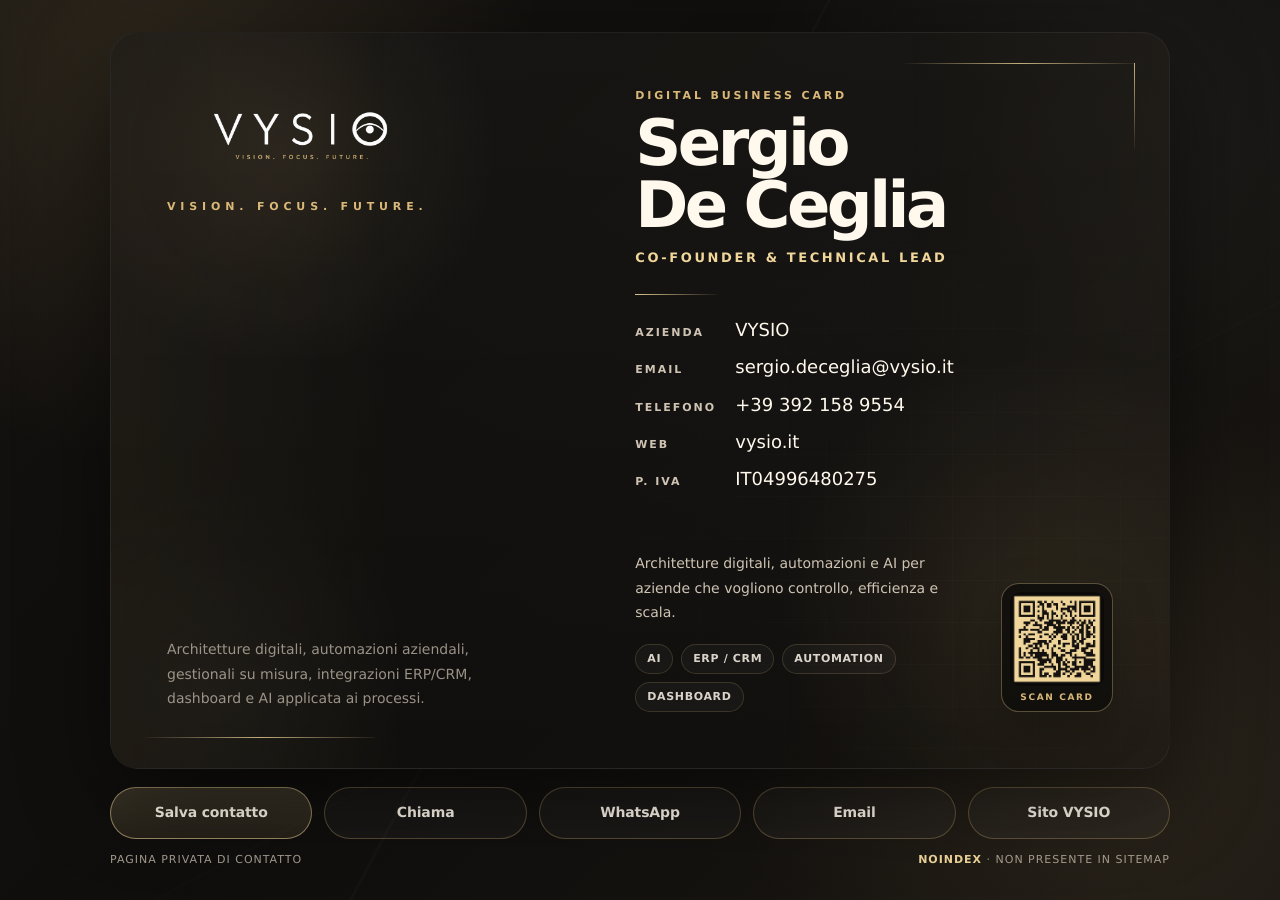
==== sergiodeceglia/index.html @ b69692e2 "Add files via upload" ====
<!DOCTYPE html>
<html lang="it">
<head>
  <meta charset="UTF-8" />
  <meta name="viewport" content="width=device-width, initial-scale=1, viewport-fit=cover" />
  <meta name="theme-color" content="#11100e" />
  <meta name="color-scheme" content="dark" />

  <!-- Pagina volutamente non indicizzabile -->
  <meta name="robots" content="noindex, nofollow, noarchive, nosnippet, noimageindex" />
  <meta name="googlebot" content="noindex, nofollow, noarchive, nosnippet, noimageindex" />

  <title>Sergio De Ceglia · VYSIO</title>
  <meta name="description" content="Biglietto da visita digitale di Sergio De Ceglia, Co-Founder & Technical Lead di VYSIO." />

  <meta property="og:locale" content="it_IT" />
  <meta property="og:type" content="profile" />
  <meta property="og:title" content="Sergio De Ceglia · VYSIO" />
  <meta property="og:description" content="Co-Founder & Technical Lead · Architetture digitali, automazioni e AI per aziende che vogliono controllo, efficienza e scala." />
  <meta property="og:url" content="https://vysio.it/sergiodeceglia/" />
  <meta property="og:site_name" content="VYSIO" />
  <meta property="og:image" content="https://vysio.it/logo.png" />

  <link rel="icon" href="/favicon.ico" sizes="any" />
  <link rel="icon" type="image/png" sizes="96x96" href="/favicon-96x96.png" />
  <link rel="apple-touch-icon" sizes="180x180" href="/apple-touch-icon.png" />

  <style>
    :root {
      --page: #11100e;
      --page-2: #1a1713;
      --paper: #0b0a09;
      --paper-2: #14120f;
      --text: #fff8ed;
      --muted: #cfc4b4;
      --soft: rgba(207, 196, 180, 0.72);
      --gold: #d9b878;
      --gold-2: #f0d69a;
      --gold-dim: rgba(217, 184, 120, 0.17);
      --line: rgba(217, 184, 120, 0.24);
      --line-strong: rgba(240, 214, 154, 0.52);
      --shadow: 0 28px 90px rgba(0, 0, 0, 0.48);
      --radius-card: 28px;
      --radius-pill: 999px;
      --max: min(1060px, calc(100% - 32px));
      font-family: Inter, ui-sans-serif, system-ui, -apple-system, BlinkMacSystemFont, "Segoe UI", Roboto, Arial, sans-serif;
    }

    * { box-sizing: border-box; }

    html {
      min-height: 100%;
      background: var(--page);
      -webkit-text-size-adjust: 100%;
      text-size-adjust: 100%;
    }

    body {
      min-height: 100vh;
      margin: 0;
      color: var(--text);
      background:
        radial-gradient(circle at 12% 8%, rgba(217, 184, 120, 0.13), transparent 28%),
        radial-gradient(circle at 86% 12%, rgba(255, 248, 237, 0.055), transparent 26%),
        radial-gradient(circle at 86% 82%, rgba(217, 184, 120, 0.09), transparent 28%),
        linear-gradient(135deg, #15120f 0%, #0f0e0d 48%, #1b1712 100%);
      overflow-x: hidden;
      text-rendering: geometricPrecision;
    }

    body::before {
      content: "";
      position: fixed;
      inset: 0;
      pointer-events: none;
      opacity: 0.17;
      background-image:
        linear-gradient(rgba(255,255,255,0.028) 1px, transparent 1px),
        linear-gradient(90deg, rgba(255,255,255,0.02) 1px, transparent 1px);
      background-size: 74px 74px;
      mask-image: linear-gradient(to bottom, #000 0%, transparent 78%);
    }

    body::after {
      content: "";
      position: fixed;
      inset: 0;
      pointer-events: none;
      opacity: 0.52;
      background:
        linear-gradient(118deg, transparent 0 47%, rgba(217,184,120,0.06) 47.1% 47.2%, transparent 47.3%),
        linear-gradient(152deg, transparent 0 62%, rgba(255,255,255,0.025) 62.1% 62.2%, transparent 62.3%);
    }

    a { color: inherit; text-decoration: none; }

    .wrap {
      position: relative;
      z-index: 1;
      min-height: 100vh;
      display: grid;
      place-items: center;
      padding: max(26px, env(safe-area-inset-top)) 16px max(28px, env(safe-area-inset-bottom));
    }

    .stage {
      width: var(--max);
    }

    .business-card {
      position: relative;
      min-height: 560px;
      border-radius: var(--radius-card);
      border: 1px solid rgba(255, 255, 255, 0.07);
      background:
        radial-gradient(circle at 16% 16%, rgba(217,184,120,0.095), transparent 20%),
        radial-gradient(circle at 88% 78%, rgba(217,184,120,0.09), transparent 24%),
        linear-gradient(180deg, rgba(255,255,255,0.03), rgba(255,255,255,0)),
        linear-gradient(135deg, rgba(12, 11, 10, 0.94), rgba(20, 18, 15, 0.91));
      box-shadow: var(--shadow);
      overflow: hidden;
      isolation: isolate;
    }

    .business-card::before {
      content: "";
      position: absolute;
      inset: 0;
      z-index: -1;
      background-image:
        linear-gradient(90deg, rgba(217,184,120,0.075), transparent 28%, transparent 72%, rgba(217,184,120,0.045)),
        radial-gradient(circle at 10% 90%, rgba(255,255,255,0.04), transparent 18%);
      opacity: 0.8;
    }

    .business-card::after {
      content: "";
      position: absolute;
      inset: 1px;
      pointer-events: none;
      border-radius: calc(var(--radius-card) - 1px);
      background-image:
        linear-gradient(rgba(255,255,255,0.018) 1px, transparent 1px),
        linear-gradient(90deg, rgba(255,255,255,0.014) 1px, transparent 1px);
      background-size: 42px 42px;
      mask-image: radial-gradient(circle at 80% 70%, #000 0%, transparent 46%);
    }

    .foil {
      position: absolute;
      pointer-events: none;
      background: linear-gradient(90deg, rgba(240,214,154,0.04), rgba(240,214,154,0.78), rgba(240,214,154,0.06));
      filter: drop-shadow(0 0 16px rgba(217,184,120,0.12));
    }

    .foil--tr {
      top: 30px;
      right: 34px;
      width: min(230px, 28vw);
      height: 1px;
    }

    .foil--bl {
      left: 34px;
      bottom: 30px;
      width: min(230px, 28vw);
      height: 1px;
    }

    .foil--vr {
      top: 30px;
      right: 34px;
      width: 1px;
      height: 86px;
      background: linear-gradient(180deg, rgba(240,214,154,0.8), rgba(240,214,154,0.05));
    }

    .content {
      position: relative;
      z-index: 2;
      display: grid;
      grid-template-columns: 0.88fr 1.04fr;
      gap: clamp(28px, 5vw, 70px);
      min-height: 560px;
      padding: clamp(30px, 5vw, 56px);
    }

    .left,
    .right {
      display: flex;
      flex-direction: column;
      min-width: 0;
    }

    .left { justify-content: space-between; }
    .right { justify-content: center; }

    .logo {
      width: min(270px, 82%);
      height: auto;
      object-fit: contain;
    }

    .payoff {
      margin-top: 17px;
      color: var(--gold);
      font-size: 11px;
      font-weight: 700;
      letter-spacing: 0.44em;
      text-transform: uppercase;
      white-space: nowrap;
    }

    .positioning {
      max-width: 340px;
      margin: 0;
      color: var(--soft);
      font-size: 14px;
      line-height: 1.75;
    }

    .micro {
      margin: 0 0 12px;
      color: var(--gold);
      font-size: 11px;
      font-weight: 700;
      letter-spacing: 0.26em;
      text-transform: uppercase;
    }

    h1 {
      margin: 0;
      max-width: 620px;
      color: var(--text);
      font-size: clamp(40px, 5vw, 66px);
      line-height: 0.96;
      font-weight: 650;
      letter-spacing: -0.055em;
    }

    .role {
      margin-top: 14px;
      color: var(--gold-2);
      font-size: 13px;
      font-weight: 700;
      letter-spacing: 0.2em;
      text-transform: uppercase;
    }

    .separator {
      width: 82px;
      height: 1px;
      margin: 28px 0 24px;
      background: linear-gradient(90deg, rgba(240,214,154,0.9), rgba(240,214,154,0.04));
    }

    .contacts {
      display: grid;
      gap: 13px;
    }

    .contact {
      display: grid;
      grid-template-columns: 86px 1fr;
      gap: 14px;
      align-items: baseline;
      color: var(--text);
      font-size: clamp(15px, 1.8vw, 18px);
      line-height: 1.35;
    }

    .label {
      color: var(--muted);
      font-size: 11px;
      font-weight: 700;
      letter-spacing: 0.18em;
      text-transform: uppercase;
    }

    .contact a:hover {
      color: var(--gold-2);
    }

    .promise {
      max-width: 580px;
      margin: 28px 0 0;
      color: var(--muted);
      font-size: 14px;
      line-height: 1.75;
    }

    .lower-strip {
      display: grid;
      grid-template-columns: 1fr auto;
      gap: 24px;
      align-items: end;
      margin-top: 32px;
    }

    .signal {
      display: flex;
      flex-wrap: wrap;
      gap: 8px;
      margin-top: 18px;
    }

    .chip {
      display: inline-flex;
      min-height: 30px;
      align-items: center;
      border: 1px solid rgba(217,184,120,0.18);
      border-radius: 999px;
      padding: 0 11px;
      color: rgba(255,248,237,0.84);
      background: rgba(255,255,255,0.03);
      font-size: 11px;
      font-weight: 650;
      letter-spacing: 0.06em;
      text-transform: uppercase;
    }

    .qr-card {
      margin: 0;
      width: 112px;
      padding: 8px;
      border: 1px solid rgba(240,214,154,0.32);
      border-radius: 18px;
      background: rgba(7, 7, 7, 0.62);
      box-shadow: 0 16px 45px rgba(0,0,0,0.24);
    }

    .qr-card img {
      display: block;
      width: 100%;
      height: auto;
      border-radius: 11px;
    }

    .qr-card figcaption {
      margin-top: 7px;
      color: var(--gold);
      text-align: center;
      font-size: 9px;
      font-weight: 700;
      letter-spacing: 0.18em;
      text-transform: uppercase;
    }

    .actions {
      display: grid;
      grid-template-columns: repeat(5, minmax(0, 1fr));
      gap: 12px;
      margin-top: 18px;
    }

    .btn {
      display: inline-flex;
      min-height: 52px;
      align-items: center;
      justify-content: center;
      border: 1px solid rgba(217,184,120,0.32);
      border-radius: var(--radius-pill);
      padding: 0 16px;
      color: var(--text);
      background: rgba(255,255,255,0.035);
      font-size: 14px;
      font-weight: 700;
      letter-spacing: -0.01em;
      transition: transform 160ms ease, border-color 160ms ease, background 160ms ease;
    }

    .btn:hover {
      transform: translateY(-1px);
      border-color: rgba(240,214,154,0.68);
      background: rgba(217,184,120,0.095);
    }

    .btn--primary {
      background:
        linear-gradient(180deg, rgba(240,214,154,0.19), rgba(217,184,120,0.11));
      border-color: rgba(240,214,154,0.55);
    }

    .meta {
      display: flex;
      justify-content: space-between;
      gap: 18px;
      margin-top: 14px;
      color: rgba(207,196,180,0.78);
      font-size: 11px;
      letter-spacing: 0.09em;
      text-transform: uppercase;
    }

    .meta strong {
      color: var(--gold-2);
      font-weight: 700;
    }

    @media (max-width: 900px) {
      .business-card { min-height: unset; }
      .content {
        min-height: unset;
        grid-template-columns: 1fr;
        gap: 48px;
      }
      .right { justify-content: flex-start; }
      .positioning { margin-top: 52px; }
      .actions { grid-template-columns: repeat(2, minmax(0, 1fr)); }
      .btn--primary { grid-column: 1 / -1; }
    }

    @media (max-width: 600px) {
      .wrap { padding-inline: 12px; }
      .content { padding: 26px; gap: 40px; }
      .logo { width: 210px; }
      .payoff { font-size: 10px; letter-spacing: 0.31em; white-space: normal; }
      h1 { font-size: 42px; }
      .role { font-size: 11px; letter-spacing: 0.16em; }
      .contact { grid-template-columns: 1fr; gap: 4px; }
      .lower-strip { grid-template-columns: 1fr; }
      .qr-card { width: 120px; }
      .actions { grid-template-columns: 1fr; }
      .meta { flex-direction: column; align-items: center; text-align: center; }
      .foil--tr, .foil--bl { width: 130px; }
    }
  </style>
</head>

<body>
  <main class="wrap">
    <section class="stage" aria-label="Biglietto da visita digitale di Sergio De Ceglia">
      <article class="business-card">
        <span class="foil foil--tr" aria-hidden="true"></span>
        <span class="foil foil--vr" aria-hidden="true"></span>
        <span class="foil foil--bl" aria-hidden="true"></span>

        <div class="content">
          <div class="left">
            <div>
              <img class="logo" src="/logo.png" alt="Logo VYSIO" width="900" height="300" decoding="async" />
              <div class="payoff">Vision. Focus. Future.</div>
            </div>

            <p class="positioning">
              Architetture digitali, automazioni aziendali, gestionali su misura, integrazioni ERP/CRM, dashboard e AI applicata ai processi.
            </p>
          </div>

          <div class="right">
            <p class="micro">Digital Business Card</p>
            <h1>Sergio<br>De Ceglia</h1>
            <div class="role">Co-Founder &amp; Technical Lead</div>
            <div class="separator" aria-hidden="true"></div>

            <div class="contacts" aria-label="Dettagli di contatto">
              <div class="contact">
                <span class="label">Azienda</span>
                <span>VYSIO</span>
              </div>
              <div class="contact">
                <span class="label">Email</span>
                <a href="mailto:sergio.deceglia@vysio.it">sergio.deceglia@vysio.it</a>
              </div>
              <div class="contact">
                <span class="label">Telefono</span>
                <a href="tel:+393921589554">+39 392 158 9554</a>
              </div>
              <div class="contact">
                <span class="label">Web</span>
                <a href="https://vysio.it" target="_blank" rel="noopener noreferrer">vysio.it</a>
              </div>
              <div class="contact">
                <span class="label">P. IVA</span>
                <span>IT04996480275</span>
              </div>
            </div>

            <div class="lower-strip">
              <div>
                <p class="promise">
                  Architetture digitali, automazioni e AI per aziende che vogliono controllo, efficienza e scala.
                </p>
                <div class="signal" aria-label="Aree di competenza">
                  <span class="chip">AI</span>
                  <span class="chip">ERP / CRM</span>
                  <span class="chip">Automation</span>
                  <span class="chip">Dashboard</span>
                </div>
              </div>
              
              <figure class="qr-card" aria-label="QR code del biglietto digitale">
                <img src="qr-sergio-de-ceglia.png" alt="QR code per aprire il biglietto digitale di Sergio De Ceglia" width="350" height="350" />
                <figcaption>Scan card</figcaption>
              </figure>

            </div>
          </div>
        </div>
      </article>

      <nav class="actions" aria-label="Azioni rapide">
        <a class="btn btn--primary" href="sergio-de-ceglia.vcf" download>Salva contatto</a>
        <a class="btn" href="tel:+393921589554">Chiama</a>
        <a class="btn" href="https://wa.me/393921589554" target="_blank" rel="noopener noreferrer">WhatsApp</a>
        <a class="btn" href="mailto:sergio.deceglia@vysio.it">Email</a>
        <a class="btn" href="https://vysio.it" target="_blank" rel="noopener noreferrer">Sito VYSIO</a>
      </nav>

      <div class="meta" aria-label="Note tecniche">
        <span>Pagina privata di contatto</span>
        <span><strong>Noindex</strong> · non presente in sitemap</span>
      </div>
    </section>
  </main>
</body>
</html>
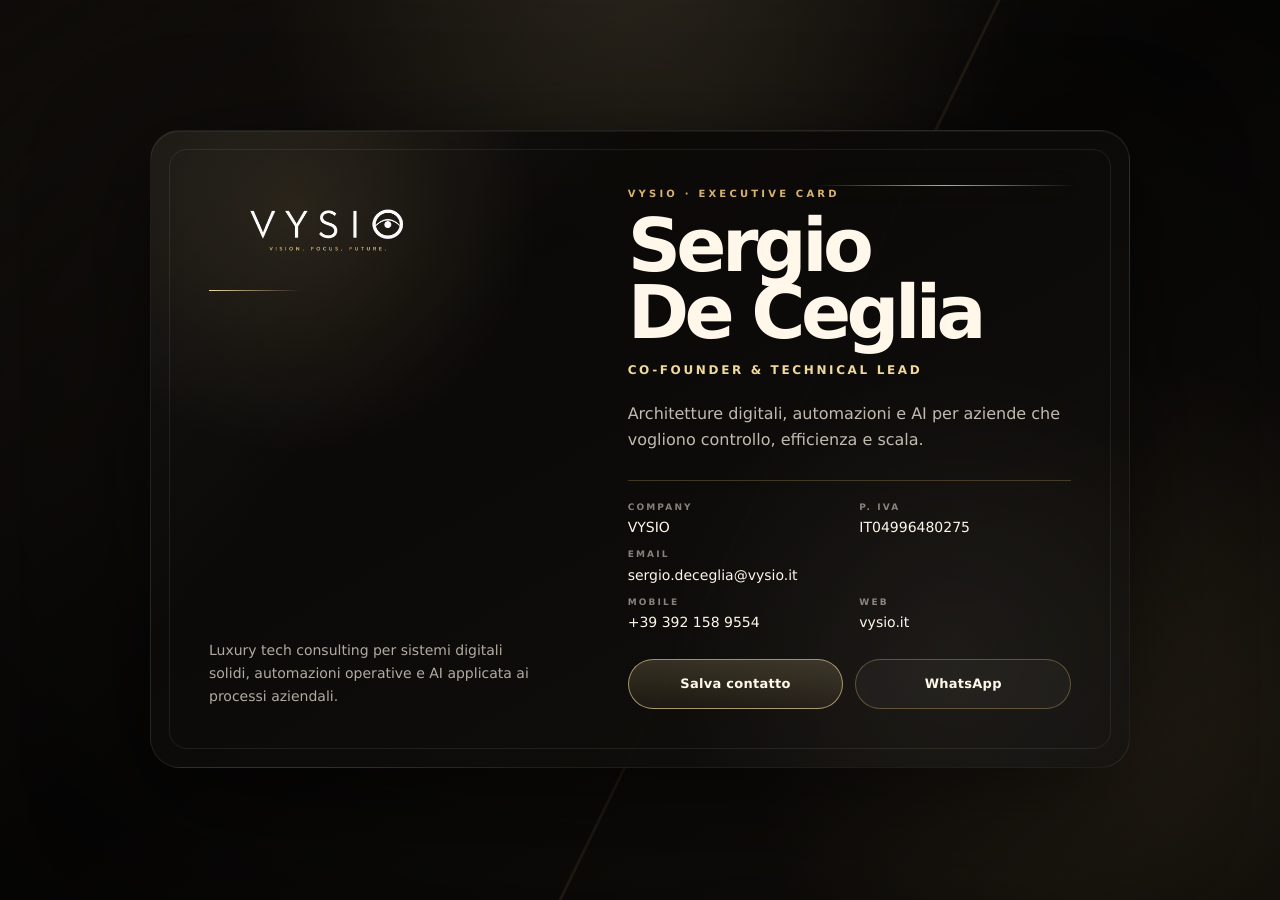
==== commit c8686405: "Refine Sergio digital business card" ====
--- a/sergiodeceglia/index.html
+++ b/sergiodeceglia/index.html
@@ -3,7 +3,7 @@
 <head>
   <meta charset="UTF-8" />
   <meta name="viewport" content="width=device-width, initial-scale=1, viewport-fit=cover" />
-  <meta name="theme-color" content="#11100e" />
+  <meta name="theme-color" content="#0b0a08" />
   <meta name="color-scheme" content="dark" />
 
   <!-- Pagina volutamente non indicizzabile -->
@@ -27,22 +27,16 @@
 
   <style>
     :root {
-      --page: #11100e;
-      --page-2: #1a1713;
-      --paper: #0b0a09;
-      --paper-2: #14120f;
-      --text: #fff8ed;
-      --muted: #cfc4b4;
-      --soft: rgba(207, 196, 180, 0.72);
-      --gold: #d9b878;
-      --gold-2: #f0d69a;
-      --gold-dim: rgba(217, 184, 120, 0.17);
-      --line: rgba(217, 184, 120, 0.24);
-      --line-strong: rgba(240, 214, 154, 0.52);
-      --shadow: 0 28px 90px rgba(0, 0, 0, 0.48);
-      --radius-card: 28px;
-      --radius-pill: 999px;
-      --max: min(1060px, calc(100% - 32px));
+      --black: #090807;
+      --black-2: #11100d;
+      --ivory: #fff7ea;
+      --muted: rgba(255, 247, 234, 0.68);
+      --soft: rgba(255, 247, 234, 0.5);
+      --gold: #d8b36f;
+      --gold-2: #f1d99d;
+      --line: rgba(216, 179, 111, 0.26);
+      --line-soft: rgba(255, 247, 234, 0.08);
+      --radius: 30px;
       font-family: Inter, ui-sans-serif, system-ui, -apple-system, BlinkMacSystemFont, "Segoe UI", Roboto, Arial, sans-serif;
     }
 
@@ -50,7 +44,7 @@
 
     html {
       min-height: 100%;
-      background: var(--page);
+      background: var(--black);
       -webkit-text-size-adjust: 100%;
       text-size-adjust: 100%;
     }
@@ -58,459 +52,336 @@
     body {
       min-height: 100vh;
       margin: 0;
-      color: var(--text);
+      color: var(--ivory);
       background:
-        radial-gradient(circle at 12% 8%, rgba(217, 184, 120, 0.13), transparent 28%),
-        radial-gradient(circle at 86% 12%, rgba(255, 248, 237, 0.055), transparent 26%),
-        radial-gradient(circle at 86% 82%, rgba(217, 184, 120, 0.09), transparent 28%),
-        linear-gradient(135deg, #15120f 0%, #0f0e0d 48%, #1b1712 100%);
+        radial-gradient(circle at 50% -8%, rgba(241, 217, 157, 0.16), transparent 34%),
+        radial-gradient(circle at 88% 82%, rgba(216, 179, 111, 0.12), transparent 28%),
+        linear-gradient(145deg, #17130f 0%, #090807 48%, #14110d 100%);
       overflow-x: hidden;
       text-rendering: geometricPrecision;
     }
 
-    body::before {
-      content: "";
-      position: fixed;
-      inset: 0;
-      pointer-events: none;
-      opacity: 0.17;
-      background-image:
-        linear-gradient(rgba(255,255,255,0.028) 1px, transparent 1px),
-        linear-gradient(90deg, rgba(255,255,255,0.02) 1px, transparent 1px);
-      background-size: 74px 74px;
-      mask-image: linear-gradient(to bottom, #000 0%, transparent 78%);
-    }
-
+    body::before,
     body::after {
       content: "";
       position: fixed;
       inset: 0;
       pointer-events: none;
-      opacity: 0.52;
+    }
+
+    body::before {
+      opacity: 0.12;
+      background-image:
+        linear-gradient(rgba(255, 247, 234, 0.05) 1px, transparent 1px),
+        linear-gradient(90deg, rgba(255, 247, 234, 0.035) 1px, transparent 1px);
+      background-size: 44px 44px;
+      mask-image: linear-gradient(to bottom, #000, transparent 78%);
+    }
+
+    body::after {
       background:
-        linear-gradient(118deg, transparent 0 47%, rgba(217,184,120,0.06) 47.1% 47.2%, transparent 47.3%),
-        linear-gradient(152deg, transparent 0 62%, rgba(255,255,255,0.025) 62.1% 62.2%, transparent 62.3%);
+        linear-gradient(116deg, transparent 0 58%, rgba(216, 179, 111, 0.09) 58.05% 58.18%, transparent 58.24%),
+        radial-gradient(ellipse at 50% 50%, transparent 0 46%, rgba(0, 0, 0, 0.38) 100%);
     }
 
     a { color: inherit; text-decoration: none; }
 
-    .wrap {
+    .page {
       position: relative;
       z-index: 1;
-      min-height: 100vh;
+      min-height: 100svh;
       display: grid;
       place-items: center;
-      padding: max(26px, env(safe-area-inset-top)) 16px max(28px, env(safe-area-inset-bottom));
-    }
-
-    .stage {
-      width: var(--max);
-    }
-
-    .business-card {
+      padding: max(14px, env(safe-area-inset-top)) 14px max(16px, env(safe-area-inset-bottom));
+    }
+
+    .card-shell {
+      width: min(100%, 980px);
+    }
+
+    .card {
       position: relative;
-      min-height: 560px;
-      border-radius: var(--radius-card);
-      border: 1px solid rgba(255, 255, 255, 0.07);
-      background:
-        radial-gradient(circle at 16% 16%, rgba(217,184,120,0.095), transparent 20%),
-        radial-gradient(circle at 88% 78%, rgba(217,184,120,0.09), transparent 24%),
-        linear-gradient(180deg, rgba(255,255,255,0.03), rgba(255,255,255,0)),
-        linear-gradient(135deg, rgba(12, 11, 10, 0.94), rgba(20, 18, 15, 0.91));
-      box-shadow: var(--shadow);
+      min-height: min(620px, calc(100svh - 28px));
+      display: grid;
+      grid-template-columns: 0.8fr 1fr;
+      gap: clamp(28px, 5vw, 74px);
+      padding: clamp(28px, 5.2vw, 58px);
       overflow: hidden;
       isolation: isolate;
-    }
-
-    .business-card::before {
+      border: 1px solid rgba(255, 247, 234, 0.08);
+      border-radius: var(--radius);
+      background:
+        radial-gradient(circle at 15% 13%, rgba(216, 179, 111, 0.13), transparent 24%),
+        radial-gradient(circle at 82% 82%, rgba(255, 247, 234, 0.055), transparent 30%),
+        linear-gradient(135deg, rgba(255, 255, 255, 0.055), transparent 32%),
+        linear-gradient(150deg, rgba(8, 7, 6, 0.96), rgba(18, 16, 13, 0.94));
+      box-shadow: 0 32px 110px rgba(0, 0, 0, 0.56), inset 0 1px 0 rgba(255, 255, 255, 0.055);
+    }
+
+    .card::before {
       content: "";
       position: absolute;
-      inset: 0;
+      inset: 18px;
       z-index: -1;
-      background-image:
-        linear-gradient(90deg, rgba(217,184,120,0.075), transparent 28%, transparent 72%, rgba(217,184,120,0.045)),
-        radial-gradient(circle at 10% 90%, rgba(255,255,255,0.04), transparent 18%);
-      opacity: 0.8;
-    }
-
-    .business-card::after {
+      border: 1px solid var(--line-soft);
+      border-radius: calc(var(--radius) - 12px);
+    }
+
+    .card::after {
       content: "";
       position: absolute;
-      inset: 1px;
-      pointer-events: none;
-      border-radius: calc(var(--radius-card) - 1px);
-      background-image:
-        linear-gradient(rgba(255,255,255,0.018) 1px, transparent 1px),
-        linear-gradient(90deg, rgba(255,255,255,0.014) 1px, transparent 1px);
-      background-size: 42px 42px;
-      mask-image: radial-gradient(circle at 80% 70%, #000 0%, transparent 46%);
-    }
-
-    .foil {
-      position: absolute;
-      pointer-events: none;
-      background: linear-gradient(90deg, rgba(240,214,154,0.04), rgba(240,214,154,0.78), rgba(240,214,154,0.06));
-      filter: drop-shadow(0 0 16px rgba(217,184,120,0.12));
-    }
-
-    .foil--tr {
-      top: 30px;
-      right: 34px;
-      width: min(230px, 28vw);
+      right: clamp(24px, 5vw, 54px);
+      top: clamp(24px, 5vw, 54px);
+      width: min(34vw, 260px);
       height: 1px;
-    }
-
-    .foil--bl {
-      left: 34px;
-      bottom: 30px;
-      width: min(230px, 28vw);
-      height: 1px;
-    }
-
-    .foil--vr {
-      top: 30px;
-      right: 34px;
-      width: 1px;
-      height: 86px;
-      background: linear-gradient(180deg, rgba(240,214,154,0.8), rgba(240,214,154,0.05));
-    }
-
-    .content {
-      position: relative;
-      z-index: 2;
-      display: grid;
-      grid-template-columns: 0.88fr 1.04fr;
-      gap: clamp(28px, 5vw, 70px);
-      min-height: 560px;
-      padding: clamp(30px, 5vw, 56px);
-    }
-
-    .left,
-    .right {
+      background: linear-gradient(90deg, transparent, rgba(241, 217, 157, 0.78), transparent);
+      box-shadow: 0 0 28px rgba(216, 179, 111, 0.22);
+    }
+
+    .brand,
+    .identity {
+      min-width: 0;
       display: flex;
       flex-direction: column;
-      min-width: 0;
-    }
-
-    .left { justify-content: space-between; }
-    .right { justify-content: center; }
+    }
+
+    .brand { justify-content: space-between; }
+    .identity { justify-content: center; }
 
     .logo {
-      width: min(270px, 82%);
+      width: min(238px, 82%);
       height: auto;
-      object-fit: contain;
-    }
-
-    .payoff {
-      margin-top: 17px;
+      display: block;
+    }
+
+    .signature-line {
+      width: 92px;
+      height: 1px;
+      margin: 22px 0 0;
+      background: linear-gradient(90deg, var(--gold-2), transparent);
+    }
+
+    .descriptor {
+      max-width: 330px;
+      margin: 0;
+      color: var(--muted);
+      font-size: 14px;
+      line-height: 1.65;
+    }
+
+    .eyebrow {
+      margin: 0 0 13px;
       color: var(--gold);
-      font-size: 11px;
-      font-weight: 700;
-      letter-spacing: 0.44em;
-      text-transform: uppercase;
-      white-space: nowrap;
-    }
-
-    .positioning {
-      max-width: 340px;
-      margin: 0;
-      color: var(--soft);
-      font-size: 14px;
-      line-height: 1.75;
-    }
-
-    .micro {
-      margin: 0 0 12px;
-      color: var(--gold);
-      font-size: 11px;
-      font-weight: 700;
-      letter-spacing: 0.26em;
+      font-size: 10px;
+      font-weight: 750;
+      letter-spacing: 0.32em;
       text-transform: uppercase;
     }
 
     h1 {
       margin: 0;
-      max-width: 620px;
-      color: var(--text);
-      font-size: clamp(40px, 5vw, 66px);
-      line-height: 0.96;
-      font-weight: 650;
-      letter-spacing: -0.055em;
+      color: var(--ivory);
+      font-size: clamp(43px, 6.2vw, 74px);
+      line-height: 0.91;
+      font-weight: 680;
+      letter-spacing: -0.062em;
     }
 
     .role {
-      margin-top: 14px;
+      margin-top: 16px;
       color: var(--gold-2);
-      font-size: 13px;
-      font-weight: 700;
-      letter-spacing: 0.2em;
+      font-size: 12px;
+      font-weight: 760;
+      letter-spacing: 0.22em;
       text-transform: uppercase;
     }
 
-    .separator {
-      width: 82px;
-      height: 1px;
-      margin: 28px 0 24px;
-      background: linear-gradient(90deg, rgba(240,214,154,0.9), rgba(240,214,154,0.04));
-    }
-
-    .contacts {
+    .promise {
+      max-width: 560px;
+      margin: 24px 0 0;
+      color: rgba(255, 247, 234, 0.74);
+      font-size: clamp(14px, 1.5vw, 16px);
+      line-height: 1.58;
+    }
+
+    .details {
       display: grid;
-      gap: 13px;
-    }
-
-    .contact {
-      display: grid;
-      grid-template-columns: 86px 1fr;
-      gap: 14px;
-      align-items: baseline;
-      color: var(--text);
-      font-size: clamp(15px, 1.8vw, 18px);
-      line-height: 1.35;
-    }
+      grid-template-columns: repeat(2, minmax(0, 1fr));
+      gap: 12px 20px;
+      margin: 28px 0 0;
+      padding: 22px 0 0;
+      border-top: 1px solid var(--line);
+    }
+
+    .item {
+      min-width: 0;
+      color: var(--ivory);
+      font-size: 14px;
+      line-height: 1.28;
+    }
+
+    .item--wide { grid-column: 1 / -1; }
 
     .label {
-      color: var(--muted);
-      font-size: 11px;
-      font-weight: 700;
-      letter-spacing: 0.18em;
-      text-transform: uppercase;
-    }
-
-    .contact a:hover {
-      color: var(--gold-2);
-    }
-
-    .promise {
-      max-width: 580px;
-      margin: 28px 0 0;
-      color: var(--muted);
-      font-size: 14px;
-      line-height: 1.75;
-    }
-
-    .lower-strip {
-      display: grid;
-      grid-template-columns: 1fr auto;
-      gap: 24px;
-      align-items: end;
-      margin-top: 32px;
-    }
-
-    .signal {
-      display: flex;
-      flex-wrap: wrap;
-      gap: 8px;
-      margin-top: 18px;
-    }
-
-    .chip {
-      display: inline-flex;
-      min-height: 30px;
-      align-items: center;
-      border: 1px solid rgba(217,184,120,0.18);
-      border-radius: 999px;
-      padding: 0 11px;
-      color: rgba(255,248,237,0.84);
-      background: rgba(255,255,255,0.03);
-      font-size: 11px;
-      font-weight: 650;
-      letter-spacing: 0.06em;
-      text-transform: uppercase;
-    }
-
-    .qr-card {
-      margin: 0;
-      width: 112px;
-      padding: 8px;
-      border: 1px solid rgba(240,214,154,0.32);
-      border-radius: 18px;
-      background: rgba(7, 7, 7, 0.62);
-      box-shadow: 0 16px 45px rgba(0,0,0,0.24);
-    }
-
-    .qr-card img {
       display: block;
-      width: 100%;
-      height: auto;
-      border-radius: 11px;
-    }
-
-    .qr-card figcaption {
-      margin-top: 7px;
-      color: var(--gold);
-      text-align: center;
+      margin-bottom: 6px;
+      color: var(--soft);
       font-size: 9px;
-      font-weight: 700;
-      letter-spacing: 0.18em;
+      font-weight: 760;
+      letter-spacing: 0.24em;
       text-transform: uppercase;
     }
 
     .actions {
       display: grid;
-      grid-template-columns: repeat(5, minmax(0, 1fr));
+      grid-template-columns: repeat(2, minmax(0, 1fr));
       gap: 12px;
-      margin-top: 18px;
+      margin-top: 26px;
     }
 
     .btn {
+      min-height: 50px;
       display: inline-flex;
-      min-height: 52px;
       align-items: center;
       justify-content: center;
-      border: 1px solid rgba(217,184,120,0.32);
-      border-radius: var(--radius-pill);
-      padding: 0 16px;
-      color: var(--text);
-      background: rgba(255,255,255,0.035);
-      font-size: 14px;
-      font-weight: 700;
-      letter-spacing: -0.01em;
+      border: 1px solid rgba(216, 179, 111, 0.36);
+      border-radius: 999px;
+      padding: 0 18px;
+      color: var(--ivory);
+      background: rgba(255, 247, 234, 0.035);
+      font-size: 13px;
+      font-weight: 760;
+      letter-spacing: 0.02em;
       transition: transform 160ms ease, border-color 160ms ease, background 160ms ease;
+    }
+
+    .btn:first-child {
+      border-color: rgba(241, 217, 157, 0.62);
+      background: linear-gradient(180deg, rgba(241, 217, 157, 0.18), rgba(216, 179, 111, 0.08));
     }
 
     .btn:hover {
       transform: translateY(-1px);
-      border-color: rgba(240,214,154,0.68);
-      background: rgba(217,184,120,0.095);
-    }
-
-    .btn--primary {
-      background:
-        linear-gradient(180deg, rgba(240,214,154,0.19), rgba(217,184,120,0.11));
-      border-color: rgba(240,214,154,0.55);
-    }
-
-    .meta {
-      display: flex;
-      justify-content: space-between;
-      gap: 18px;
-      margin-top: 14px;
-      color: rgba(207,196,180,0.78);
-      font-size: 11px;
-      letter-spacing: 0.09em;
-      text-transform: uppercase;
-    }
-
-    .meta strong {
-      color: var(--gold-2);
-      font-weight: 700;
-    }
-
-    @media (max-width: 900px) {
-      .business-card { min-height: unset; }
-      .content {
-        min-height: unset;
+      border-color: rgba(241, 217, 157, 0.78);
+      background: rgba(216, 179, 111, 0.1);
+    }
+
+    @media (max-width: 760px) {
+      .page { align-items: start; }
+
+      .card {
+        min-height: calc(100svh - 30px);
         grid-template-columns: 1fr;
-        gap: 48px;
+        align-content: start;
+        gap: 22px;
+        padding: 24px 22px 22px;
+        border-radius: 26px;
       }
-      .right { justify-content: flex-start; }
-      .positioning { margin-top: 52px; }
-      .actions { grid-template-columns: repeat(2, minmax(0, 1fr)); }
-      .btn--primary { grid-column: 1 / -1; }
-    }
-
-    @media (max-width: 600px) {
-      .wrap { padding-inline: 12px; }
-      .content { padding: 26px; gap: 40px; }
-      .logo { width: 210px; }
-      .payoff { font-size: 10px; letter-spacing: 0.31em; white-space: normal; }
-      h1 { font-size: 42px; }
-      .role { font-size: 11px; letter-spacing: 0.16em; }
-      .contact { grid-template-columns: 1fr; gap: 4px; }
-      .lower-strip { grid-template-columns: 1fr; }
-      .qr-card { width: 120px; }
-      .actions { grid-template-columns: 1fr; }
-      .meta { flex-direction: column; align-items: center; text-align: center; }
-      .foil--tr, .foil--bl { width: 130px; }
+
+      .card::before { inset: 12px; border-radius: 17px; }
+      .card::after { right: 28px; top: 26px; width: 132px; }
+
+      .brand { display: block; }
+      .logo { width: 164px; }
+      .signature-line { width: 64px; margin-top: 14px; }
+      .descriptor { display: none; }
+
+      .eyebrow { margin-bottom: 10px; font-size: 9px; letter-spacing: 0.28em; }
+      h1 { font-size: clamp(43px, 13vw, 54px); }
+      .role { margin-top: 11px; font-size: 10px; letter-spacing: 0.18em; }
+
+      .promise {
+        margin-top: 18px;
+        font-size: 13px;
+        line-height: 1.48;
+      }
+
+      .details {
+        grid-template-columns: 1fr;
+        gap: 9px;
+        margin-top: 18px;
+        padding-top: 17px;
+      }
+
+      .item {
+        display: grid;
+        grid-template-columns: 82px 1fr;
+        gap: 10px;
+        align-items: baseline;
+        font-size: 13px;
+      }
+
+      .label { margin: 0; font-size: 8px; letter-spacing: 0.18em; }
+
+      .actions { margin-top: 20px; gap: 10px; }
+      .btn { min-height: 46px; padding: 0 12px; font-size: 12px; }
+    }
+
+    @media (max-width: 380px) {
+      .page { padding-inline: 10px; }
+      .card { padding: 21px 18px 18px; gap: 18px; }
+      .logo { width: 148px; }
+      h1 { font-size: 40px; }
+      .promise { font-size: 12px; }
+      .details { gap: 8px; }
+      .item { grid-template-columns: 76px 1fr; font-size: 12px; }
     }
   </style>
 </head>
 
 <body>
-  <main class="wrap">
-    <section class="stage" aria-label="Biglietto da visita digitale di Sergio De Ceglia">
-      <article class="business-card">
-        <span class="foil foil--tr" aria-hidden="true"></span>
-        <span class="foil foil--vr" aria-hidden="true"></span>
-        <span class="foil foil--bl" aria-hidden="true"></span>
-
-        <div class="content">
-          <div class="left">
-            <div>
-              <img class="logo" src="/logo.png" alt="Logo VYSIO" width="900" height="300" decoding="async" />
-              <div class="payoff">Vision. Focus. Future.</div>
-            </div>
-
-            <p class="positioning">
-              Architetture digitali, automazioni aziendali, gestionali su misura, integrazioni ERP/CRM, dashboard e AI applicata ai processi.
-            </p>
+  <main class="page">
+    <section class="card-shell" aria-label="Biglietto da visita digitale di Sergio De Ceglia">
+      <article class="card">
+        <div class="brand" aria-label="VYSIO">
+          <div>
+            <img class="logo" src="/logo.png" alt="Logo VYSIO" width="900" height="300" decoding="async" />
+            <div class="signature-line" aria-hidden="true"></div>
           </div>
 
-          <div class="right">
-            <p class="micro">Digital Business Card</p>
-            <h1>Sergio<br>De Ceglia</h1>
-            <div class="role">Co-Founder &amp; Technical Lead</div>
-            <div class="separator" aria-hidden="true"></div>
-
-            <div class="contacts" aria-label="Dettagli di contatto">
-              <div class="contact">
-                <span class="label">Azienda</span>
-                <span>VYSIO</span>
-              </div>
-              <div class="contact">
-                <span class="label">Email</span>
-                <a href="mailto:sergio.deceglia@vysio.it">sergio.deceglia@vysio.it</a>
-              </div>
-              <div class="contact">
-                <span class="label">Telefono</span>
-                <a href="tel:+393921589554">+39 392 158 9554</a>
-              </div>
-              <div class="contact">
-                <span class="label">Web</span>
-                <a href="https://vysio.it" target="_blank" rel="noopener noreferrer">vysio.it</a>
-              </div>
-              <div class="contact">
-                <span class="label">P. IVA</span>
-                <span>IT04996480275</span>
-              </div>
-            </div>
-
-            <div class="lower-strip">
-              <div>
-                <p class="promise">
-                  Architetture digitali, automazioni e AI per aziende che vogliono controllo, efficienza e scala.
-                </p>
-                <div class="signal" aria-label="Aree di competenza">
-                  <span class="chip">AI</span>
-                  <span class="chip">ERP / CRM</span>
-                  <span class="chip">Automation</span>
-                  <span class="chip">Dashboard</span>
-                </div>
-              </div>
-              
-              <figure class="qr-card" aria-label="QR code del biglietto digitale">
-                <img src="qr-sergio-de-ceglia.png" alt="QR code per aprire il biglietto digitale di Sergio De Ceglia" width="350" height="350" />
-                <figcaption>Scan card</figcaption>
-              </figure>
-
+          <p class="descriptor">
+            Luxury tech consulting per sistemi digitali solidi, automazioni operative e AI applicata ai processi aziendali.
+          </p>
+        </div>
+
+        <div class="identity">
+          <p class="eyebrow">VYSIO · Executive Card</p>
+          <h1>Sergio<br>De Ceglia</h1>
+          <div class="role">Co-Founder &amp; Technical Lead</div>
+
+          <p class="promise">
+            Architetture digitali, automazioni e AI per aziende che vogliono controllo, efficienza e scala.
+          </p>
+
+          <div class="details" aria-label="Dettagli di contatto">
+            <div class="item">
+              <span class="label">Company</span>
+              <span>VYSIO</span>
+            </div>
+            <div class="item">
+              <span class="label">P. IVA</span>
+              <span>IT04996480275</span>
+            </div>
+            <div class="item item--wide">
+              <span class="label">Email</span>
+              <a href="mailto:sergio.deceglia@vysio.it">sergio.deceglia@vysio.it</a>
+            </div>
+            <div class="item">
+              <span class="label">Mobile</span>
+              <a href="tel:+393921589554">+39 392 158 9554</a>
+            </div>
+            <div class="item">
+              <span class="label">Web</span>
+              <a href="https://vysio.it" target="_blank" rel="noopener noreferrer">vysio.it</a>
             </div>
           </div>
+
+          <nav class="actions" aria-label="Azioni rapide">
+            <a class="btn" href="sergio-de-ceglia.vcf" download>Salva contatto</a>
+            <a class="btn" href="https://wa.me/393921589554" target="_blank" rel="noopener noreferrer">WhatsApp</a>
+          </nav>
         </div>
       </article>
-
-      <nav class="actions" aria-label="Azioni rapide">
-        <a class="btn btn--primary" href="sergio-de-ceglia.vcf" download>Salva contatto</a>
-        <a class="btn" href="tel:+393921589554">Chiama</a>
-        <a class="btn" href="https://wa.me/393921589554" target="_blank" rel="noopener noreferrer">WhatsApp</a>
-        <a class="btn" href="mailto:sergio.deceglia@vysio.it">Email</a>
-        <a class="btn" href="https://vysio.it" target="_blank" rel="noopener noreferrer">Sito VYSIO</a>
-      </nav>
-
-      <div class="meta" aria-label="Note tecniche">
-        <span>Pagina privata di contatto</span>
-        <span><strong>Noindex</strong> · non presente in sitemap</span>
-      </div>
     </section>
   </main>
 </body>
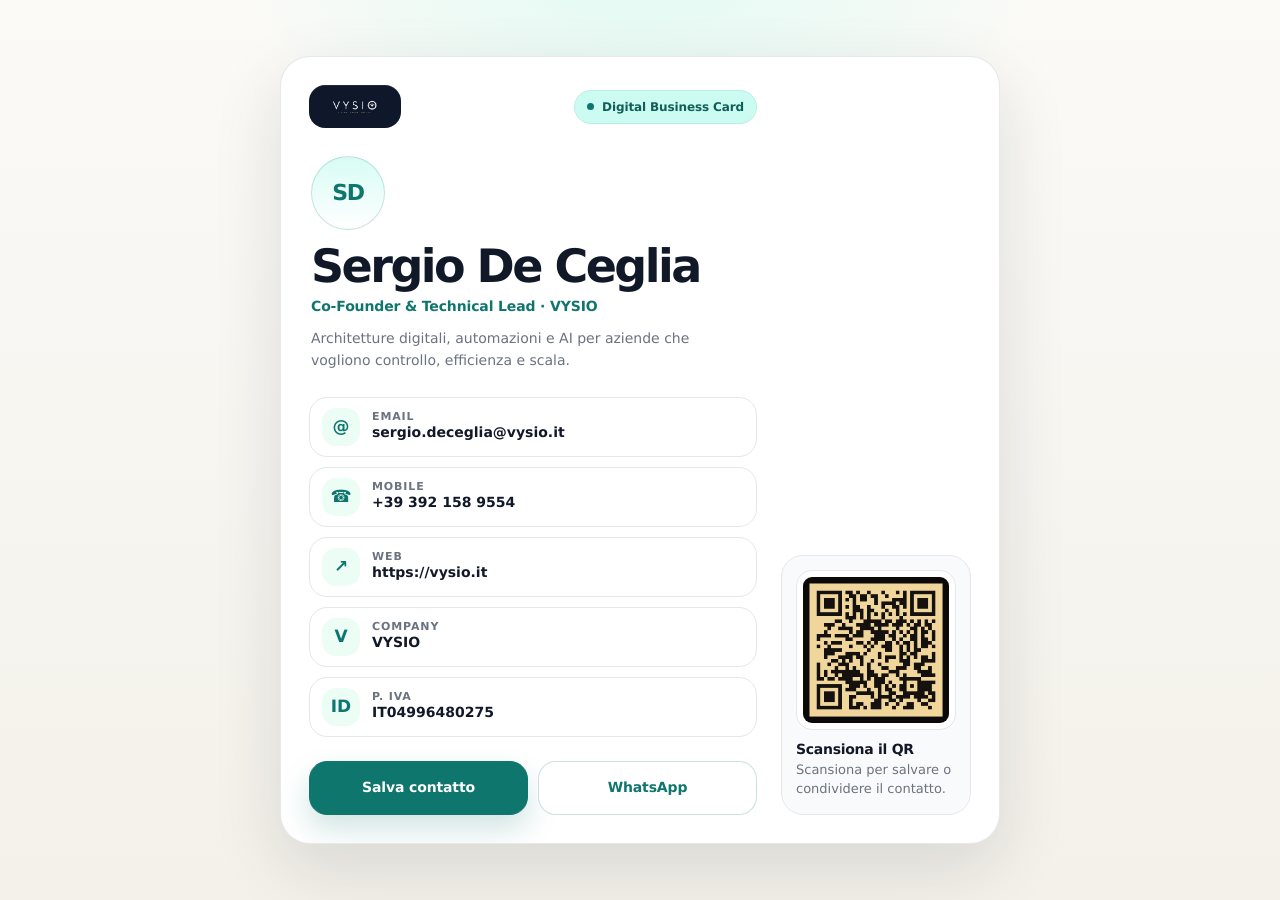
==== commit fe804471: "Redesign Sergio digital business card" ====
--- a/sergiodeceglia/index.html
+++ b/sergiodeceglia/index.html
@@ -3,8 +3,8 @@
 <head>
   <meta charset="UTF-8" />
   <meta name="viewport" content="width=device-width, initial-scale=1, viewport-fit=cover" />
-  <meta name="theme-color" content="#0b0a08" />
-  <meta name="color-scheme" content="dark" />
+  <meta name="theme-color" content="#f4f1ea" />
+  <meta name="color-scheme" content="light" />
 
   <!-- Pagina volutamente non indicizzabile -->
   <meta name="robots" content="noindex, nofollow, noarchive, nosnippet, noimageindex" />
@@ -27,16 +27,16 @@
 
   <style>
     :root {
-      --black: #090807;
-      --black-2: #11100d;
-      --ivory: #fff7ea;
-      --muted: rgba(255, 247, 234, 0.68);
-      --soft: rgba(255, 247, 234, 0.5);
-      --gold: #d8b36f;
-      --gold-2: #f1d99d;
-      --line: rgba(216, 179, 111, 0.26);
-      --line-soft: rgba(255, 247, 234, 0.08);
-      --radius: 30px;
+      --bg: #f4f1ea;
+      --card: #ffffff;
+      --ink: #111827;
+      --muted: #6b7280;
+      --line: #e5e7eb;
+      --accent: #0f766e;
+      --accent-soft: #ccfbf1;
+      --logo-field: #0f172a;
+      --shadow: 0 24px 70px rgba(17, 24, 39, 0.12);
+      --radius: 28px;
       font-family: Inter, ui-sans-serif, system-ui, -apple-system, BlinkMacSystemFont, "Segoe UI", Roboto, Arial, sans-serif;
     }
 
@@ -44,7 +44,7 @@
 
     html {
       min-height: 100%;
-      background: var(--black);
+      background: var(--bg);
       -webkit-text-size-adjust: 100%;
       text-size-adjust: 100%;
     }
@@ -52,337 +52,393 @@
     body {
       min-height: 100vh;
       margin: 0;
-      color: var(--ivory);
+      color: var(--ink);
       background:
-        radial-gradient(circle at 50% -8%, rgba(241, 217, 157, 0.16), transparent 34%),
-        radial-gradient(circle at 88% 82%, rgba(216, 179, 111, 0.12), transparent 28%),
-        linear-gradient(145deg, #17130f 0%, #090807 48%, #14110d 100%);
+        radial-gradient(circle at 50% -12%, rgba(204, 251, 241, 0.58), transparent 34%),
+        linear-gradient(180deg, #fbfaf7 0%, var(--bg) 100%);
       overflow-x: hidden;
       text-rendering: geometricPrecision;
     }
 
-    body::before,
-    body::after {
-      content: "";
-      position: fixed;
-      inset: 0;
-      pointer-events: none;
-    }
-
-    body::before {
-      opacity: 0.12;
-      background-image:
-        linear-gradient(rgba(255, 247, 234, 0.05) 1px, transparent 1px),
-        linear-gradient(90deg, rgba(255, 247, 234, 0.035) 1px, transparent 1px);
-      background-size: 44px 44px;
-      mask-image: linear-gradient(to bottom, #000, transparent 78%);
-    }
-
-    body::after {
-      background:
-        linear-gradient(116deg, transparent 0 58%, rgba(216, 179, 111, 0.09) 58.05% 58.18%, transparent 58.24%),
-        radial-gradient(ellipse at 50% 50%, transparent 0 46%, rgba(0, 0, 0, 0.38) 100%);
-    }
-
     a { color: inherit; text-decoration: none; }
 
     .page {
-      position: relative;
-      z-index: 1;
       min-height: 100svh;
       display: grid;
       place-items: center;
-      padding: max(14px, env(safe-area-inset-top)) 14px max(16px, env(safe-area-inset-bottom));
-    }
-
-    .card-shell {
-      width: min(100%, 980px);
+      padding: max(18px, env(safe-area-inset-top)) 16px max(18px, env(safe-area-inset-bottom));
     }
 
     .card {
-      position: relative;
-      min-height: min(620px, calc(100svh - 28px));
-      display: grid;
-      grid-template-columns: 0.8fr 1fr;
-      gap: clamp(28px, 5vw, 74px);
-      padding: clamp(28px, 5.2vw, 58px);
+      width: min(100%, 480px);
       overflow: hidden;
-      isolation: isolate;
-      border: 1px solid rgba(255, 247, 234, 0.08);
+      border: 1px solid rgba(229, 231, 235, 0.92);
       border-radius: var(--radius);
-      background:
-        radial-gradient(circle at 15% 13%, rgba(216, 179, 111, 0.13), transparent 24%),
-        radial-gradient(circle at 82% 82%, rgba(255, 247, 234, 0.055), transparent 30%),
-        linear-gradient(135deg, rgba(255, 255, 255, 0.055), transparent 32%),
-        linear-gradient(150deg, rgba(8, 7, 6, 0.96), rgba(18, 16, 13, 0.94));
-      box-shadow: 0 32px 110px rgba(0, 0, 0, 0.56), inset 0 1px 0 rgba(255, 255, 255, 0.055);
-    }
-
-    .card::before {
-      content: "";
-      position: absolute;
-      inset: 18px;
-      z-index: -1;
-      border: 1px solid var(--line-soft);
-      border-radius: calc(var(--radius) - 12px);
-    }
-
-    .card::after {
-      content: "";
-      position: absolute;
-      right: clamp(24px, 5vw, 54px);
-      top: clamp(24px, 5vw, 54px);
-      width: min(34vw, 260px);
-      height: 1px;
-      background: linear-gradient(90deg, transparent, rgba(241, 217, 157, 0.78), transparent);
-      box-shadow: 0 0 28px rgba(216, 179, 111, 0.22);
-    }
-
-    .brand,
-    .identity {
-      min-width: 0;
+      background: var(--card);
+      box-shadow: var(--shadow);
+    }
+
+    .card-inner {
+      display: grid;
+      gap: 22px;
+      padding: 22px;
+    }
+
+    .topbar {
       display: flex;
-      flex-direction: column;
-    }
-
-    .brand { justify-content: space-between; }
-    .identity { justify-content: center; }
+      align-items: center;
+      justify-content: space-between;
+      gap: 14px;
+    }
+
+    .logo-box {
+      width: 92px;
+      min-height: 42px;
+      display: inline-flex;
+      align-items: center;
+      justify-content: center;
+      border-radius: 16px;
+      padding: 10px 12px;
+      background: var(--logo-field);
+      box-shadow: inset 0 1px 0 rgba(255, 255, 255, 0.08);
+    }
 
     .logo {
-      width: min(238px, 82%);
+      width: 68px;
       height: auto;
       display: block;
     }
 
-    .signature-line {
+    .badge {
+      display: inline-flex;
+      align-items: center;
+      gap: 8px;
+      min-height: 34px;
+      border: 1px solid #b8eee5;
+      border-radius: 999px;
+      padding: 0 12px;
+      color: #115e59;
+      background: var(--accent-soft);
+      font-size: 12px;
+      font-weight: 750;
+      letter-spacing: -0.01em;
+      white-space: nowrap;
+    }
+
+    .badge::before {
+      content: "";
+      width: 7px;
+      height: 7px;
+      border-radius: 999px;
+      background: var(--accent);
+    }
+
+    .identity {
+      display: grid;
+      justify-items: center;
+      gap: 10px;
+      padding: 4px 2px 0;
+      text-align: center;
+    }
+
+    .monogram {
+      width: 74px;
+      height: 74px;
+      display: inline-grid;
+      place-items: center;
+      border: 1px solid rgba(15, 118, 110, 0.2);
+      border-radius: 999px;
+      color: var(--accent);
+      background:
+        linear-gradient(180deg, rgba(204, 251, 241, 0.78), rgba(255, 255, 255, 0.96));
+      font-size: 22px;
+      font-weight: 820;
+      letter-spacing: -0.06em;
+    }
+
+    h1 {
+      margin: 4px 0 0;
+      color: var(--ink);
+      font-size: clamp(34px, 10vw, 46px);
+      line-height: 0.98;
+      font-weight: 780;
+      letter-spacing: -0.055em;
+    }
+
+    .role {
+      margin: 0;
+      color: var(--accent);
+      font-size: 14px;
+      font-weight: 760;
+      letter-spacing: -0.01em;
+    }
+
+    .tagline {
+      max-width: 390px;
+      margin: 4px 0 0;
+      color: var(--muted);
+      font-size: 14px;
+      line-height: 1.55;
+    }
+
+    .contact-list {
+      display: grid;
+      gap: 10px;
+      margin: 0;
+      padding: 0;
+      list-style: none;
+    }
+
+    .contact-action,
+    .contact-static {
+      min-height: 58px;
+      display: grid;
+      grid-template-columns: 38px 1fr;
+      gap: 12px;
+      align-items: center;
+      border: 1px solid var(--line);
+      border-radius: 18px;
+      padding: 10px 12px;
+      background: #ffffff;
+      transition: border-color 160ms ease, box-shadow 160ms ease, transform 160ms ease, background 160ms ease;
+    }
+
+    .contact-action:hover,
+    .contact-action:focus-visible {
+      border-color: rgba(15, 118, 110, 0.4);
+      background: #f8fffd;
+      box-shadow: 0 10px 28px rgba(15, 118, 110, 0.1);
+      transform: translateY(-1px);
+    }
+
+    .icon {
+      width: 38px;
+      height: 38px;
+      display: inline-grid;
+      place-items: center;
+      border-radius: 14px;
+      color: var(--accent);
+      background: #ecfdf5;
+      font-size: 17px;
+      font-weight: 780;
+    }
+
+    .label {
+      display: block;
+      margin-bottom: 2px;
+      color: var(--muted);
+      font-size: 11px;
+      font-weight: 760;
+      letter-spacing: 0.08em;
+      text-transform: uppercase;
+    }
+
+    .value {
+      display: block;
+      min-width: 0;
+      overflow-wrap: anywhere;
+      color: var(--ink);
+      font-size: 14px;
+      font-weight: 690;
+      line-height: 1.25;
+    }
+
+    .actions {
+      display: grid;
+      grid-template-columns: 1fr 1fr;
+      gap: 10px;
+    }
+
+    .btn {
+      min-height: 54px;
+      display: inline-flex;
+      align-items: center;
+      justify-content: center;
+      border: 1px solid rgba(15, 118, 110, 0.22);
+      border-radius: 18px;
+      padding: 0 16px;
+      color: var(--accent);
+      background: #ffffff;
+      font-size: 14px;
+      font-weight: 820;
+      letter-spacing: -0.01em;
+      transition: transform 160ms ease, border-color 160ms ease, background 160ms ease, box-shadow 160ms ease;
+    }
+
+    .btn-primary {
+      color: #ffffff;
+      border-color: var(--accent);
+      background: var(--accent);
+      box-shadow: 0 14px 30px rgba(15, 118, 110, 0.2);
+    }
+
+    .btn:hover,
+    .btn:focus-visible {
+      transform: translateY(-1px);
+      border-color: var(--accent);
+      box-shadow: 0 12px 28px rgba(15, 118, 110, 0.14);
+    }
+
+    .qr-box {
+      display: grid;
+      grid-template-columns: 92px 1fr;
+      gap: 14px;
+      align-items: center;
+      border: 1px solid var(--line);
+      border-radius: 22px;
+      padding: 12px;
+      background: #f9fafb;
+    }
+
+    .qr-code {
       width: 92px;
-      height: 1px;
-      margin: 22px 0 0;
-      background: linear-gradient(90deg, var(--gold-2), transparent);
-    }
-
-    .descriptor {
-      max-width: 330px;
+      height: 92px;
+      display: block;
+      border: 1px solid var(--line);
+      border-radius: 16px;
+      padding: 6px;
+      background: #ffffff;
+    }
+
+    .qr-title {
+      margin: 0 0 4px;
+      color: var(--ink);
+      font-size: 14px;
+      font-weight: 800;
+      letter-spacing: -0.02em;
+    }
+
+    .qr-copy {
       margin: 0;
       color: var(--muted);
-      font-size: 14px;
-      line-height: 1.65;
-    }
-
-    .eyebrow {
-      margin: 0 0 13px;
-      color: var(--gold);
-      font-size: 10px;
-      font-weight: 750;
-      letter-spacing: 0.32em;
-      text-transform: uppercase;
-    }
-
-    h1 {
-      margin: 0;
-      color: var(--ivory);
-      font-size: clamp(43px, 6.2vw, 74px);
-      line-height: 0.91;
-      font-weight: 680;
-      letter-spacing: -0.062em;
-    }
-
-    .role {
-      margin-top: 16px;
-      color: var(--gold-2);
-      font-size: 12px;
-      font-weight: 760;
-      letter-spacing: 0.22em;
-      text-transform: uppercase;
-    }
-
-    .promise {
-      max-width: 560px;
-      margin: 24px 0 0;
-      color: rgba(255, 247, 234, 0.74);
-      font-size: clamp(14px, 1.5vw, 16px);
-      line-height: 1.58;
-    }
-
-    .details {
-      display: grid;
-      grid-template-columns: repeat(2, minmax(0, 1fr));
-      gap: 12px 20px;
-      margin: 28px 0 0;
-      padding: 22px 0 0;
-      border-top: 1px solid var(--line);
-    }
-
-    .item {
-      min-width: 0;
-      color: var(--ivory);
-      font-size: 14px;
-      line-height: 1.28;
-    }
-
-    .item--wide { grid-column: 1 / -1; }
-
-    .label {
-      display: block;
-      margin-bottom: 6px;
-      color: var(--soft);
-      font-size: 9px;
-      font-weight: 760;
-      letter-spacing: 0.24em;
-      text-transform: uppercase;
-    }
-
-    .actions {
-      display: grid;
-      grid-template-columns: repeat(2, minmax(0, 1fr));
-      gap: 12px;
-      margin-top: 26px;
-    }
-
-    .btn {
-      min-height: 50px;
-      display: inline-flex;
-      align-items: center;
-      justify-content: center;
-      border: 1px solid rgba(216, 179, 111, 0.36);
-      border-radius: 999px;
-      padding: 0 18px;
-      color: var(--ivory);
-      background: rgba(255, 247, 234, 0.035);
       font-size: 13px;
-      font-weight: 760;
-      letter-spacing: 0.02em;
-      transition: transform 160ms ease, border-color 160ms ease, background 160ms ease;
-    }
-
-    .btn:first-child {
-      border-color: rgba(241, 217, 157, 0.62);
-      background: linear-gradient(180deg, rgba(241, 217, 157, 0.18), rgba(216, 179, 111, 0.08));
-    }
-
-    .btn:hover {
-      transform: translateY(-1px);
-      border-color: rgba(241, 217, 157, 0.78);
-      background: rgba(216, 179, 111, 0.1);
-    }
-
-    @media (max-width: 760px) {
-      .page { align-items: start; }
+      line-height: 1.45;
+    }
+
+    :focus-visible {
+      outline: 3px solid rgba(15, 118, 110, 0.32);
+      outline-offset: 3px;
+    }
+
+    @media (min-width: 760px) {
+      .page { padding: 32px; }
 
       .card {
-        min-height: calc(100svh - 30px);
+        width: min(100%, 720px);
+        border-radius: 30px;
+      }
+
+      .card-inner {
+        grid-template-columns: minmax(0, 1fr) 190px;
+        gap: 24px;
+        padding: 28px;
+      }
+
+      .topbar,
+      .identity,
+      .contact-list,
+      .actions { grid-column: 1; }
+
+      .identity {
+        justify-items: start;
+        text-align: left;
+      }
+
+      .qr-box {
+        grid-column: 2;
+        grid-row: 2 / span 3;
+        align-self: end;
         grid-template-columns: 1fr;
-        align-content: start;
-        gap: 22px;
-        padding: 24px 22px 22px;
-        border-radius: 26px;
+        gap: 12px;
+        padding: 14px;
       }
 
-      .card::before { inset: 12px; border-radius: 17px; }
-      .card::after { right: 28px; top: 26px; width: 132px; }
-
-      .brand { display: block; }
-      .logo { width: 164px; }
-      .signature-line { width: 64px; margin-top: 14px; }
-      .descriptor { display: none; }
-
-      .eyebrow { margin-bottom: 10px; font-size: 9px; letter-spacing: 0.28em; }
-      h1 { font-size: clamp(43px, 13vw, 54px); }
-      .role { margin-top: 11px; font-size: 10px; letter-spacing: 0.18em; }
-
-      .promise {
-        margin-top: 18px;
-        font-size: 13px;
-        line-height: 1.48;
+      .qr-code {
+        width: 100%;
+        height: auto;
+        aspect-ratio: 1;
       }
-
-      .details {
-        grid-template-columns: 1fr;
-        gap: 9px;
-        margin-top: 18px;
-        padding-top: 17px;
-      }
-
-      .item {
-        display: grid;
-        grid-template-columns: 82px 1fr;
-        gap: 10px;
-        align-items: baseline;
-        font-size: 13px;
-      }
-
-      .label { margin: 0; font-size: 8px; letter-spacing: 0.18em; }
-
-      .actions { margin-top: 20px; gap: 10px; }
-      .btn { min-height: 46px; padding: 0 12px; font-size: 12px; }
-    }
-
-    @media (max-width: 380px) {
+    }
+
+    @media (max-width: 390px) {
       .page { padding-inline: 10px; }
-      .card { padding: 21px 18px 18px; gap: 18px; }
-      .logo { width: 148px; }
-      h1 { font-size: 40px; }
-      .promise { font-size: 12px; }
-      .details { gap: 8px; }
-      .item { grid-template-columns: 76px 1fr; font-size: 12px; }
+      .card-inner { gap: 18px; padding: 18px; }
+      .logo-box { width: 82px; min-height: 38px; border-radius: 14px; }
+      .logo { width: 60px; }
+      .badge { min-height: 32px; padding-inline: 10px; font-size: 11px; }
+      .monogram { width: 66px; height: 66px; font-size: 20px; }
+      .actions { grid-template-columns: 1fr; }
+      .qr-box { grid-template-columns: 82px 1fr; }
+      .qr-code { width: 82px; height: 82px; }
     }
   </style>
 </head>
 
 <body>
   <main class="page">
-    <section class="card-shell" aria-label="Biglietto da visita digitale di Sergio De Ceglia">
-      <article class="card">
-        <div class="brand" aria-label="VYSIO">
+    <article class="card" aria-label="Biglietto da visita digitale di Sergio De Ceglia">
+      <div class="card-inner">
+        <header class="topbar">
+          <a class="logo-box" href="https://vysio.it" target="_blank" rel="noopener noreferrer" aria-label="Visita il sito VYSIO">
+            <img class="logo" src="/logo.png" alt="VYSIO" width="900" height="300" decoding="async" />
+          </a>
+          <span class="badge">Digital Business Card</span>
+        </header>
+
+        <section class="identity" aria-label="Profilo">
+          <div class="monogram" aria-hidden="true">SD</div>
+          <h1>Sergio De Ceglia</h1>
+          <p class="role">Co-Founder &amp; Technical Lead · VYSIO</p>
+          <p class="tagline">Architetture digitali, automazioni e AI per aziende che vogliono controllo, efficienza e scala.</p>
+        </section>
+
+        <ul class="contact-list" aria-label="Contatti rapidi">
+          <li>
+            <a class="contact-action" href="mailto:sergio.deceglia@vysio.it" aria-label="Invia una email a Sergio De Ceglia">
+              <span class="icon" aria-hidden="true">@</span>
+              <span><span class="label">Email</span><span class="value">sergio.deceglia@vysio.it</span></span>
+            </a>
+          </li>
+          <li>
+            <a class="contact-action" href="tel:+393921589554" aria-label="Chiama Sergio De Ceglia">
+              <span class="icon" aria-hidden="true">☎</span>
+              <span><span class="label">Mobile</span><span class="value">+39 392 158 9554</span></span>
+            </a>
+          </li>
+          <li>
+            <a class="contact-action" href="https://vysio.it" target="_blank" rel="noopener noreferrer" aria-label="Apri il sito VYSIO">
+              <span class="icon" aria-hidden="true">↗</span>
+              <span><span class="label">Web</span><span class="value">https://vysio.it</span></span>
+            </a>
+          </li>
+          <li>
+            <div class="contact-static" role="group" aria-label="Azienda VYSIO">
+              <span class="icon" aria-hidden="true">V</span>
+              <span><span class="label">Company</span><span class="value">VYSIO</span></span>
+            </div>
+          </li>
+          <li>
+            <div class="contact-static" role="group" aria-label="Partita IVA IT04996480275">
+              <span class="icon" aria-hidden="true">ID</span>
+              <span><span class="label">P. IVA</span><span class="value">IT04996480275</span></span>
+            </div>
+          </li>
+        </ul>
+
+        <nav class="actions" aria-label="Azioni principali">
+          <a class="btn btn-primary" href="sergio-de-ceglia.vcf" download aria-label="Scarica la vCard di Sergio De Ceglia">Salva contatto</a>
+          <a class="btn" href="https://wa.me/393921589554" target="_blank" rel="noopener noreferrer" aria-label="Scrivi a Sergio De Ceglia su WhatsApp">WhatsApp</a>
+        </nav>
+
+        <aside class="qr-box" aria-label="QR code del contatto">
+          <img class="qr-code" src="qr-sergio-de-ceglia.png" alt="QR code del contatto di Sergio De Ceglia" width="512" height="512" decoding="async" />
           <div>
-            <img class="logo" src="/logo.png" alt="Logo VYSIO" width="900" height="300" decoding="async" />
-            <div class="signature-line" aria-hidden="true"></div>
+            <p class="qr-title">Scansiona il QR</p>
+            <p class="qr-copy">Scansiona per salvare o condividere il contatto.</p>
           </div>
-
-          <p class="descriptor">
-            Luxury tech consulting per sistemi digitali solidi, automazioni operative e AI applicata ai processi aziendali.
-          </p>
-        </div>
-
-        <div class="identity">
-          <p class="eyebrow">VYSIO · Executive Card</p>
-          <h1>Sergio<br>De Ceglia</h1>
-          <div class="role">Co-Founder &amp; Technical Lead</div>
-
-          <p class="promise">
-            Architetture digitali, automazioni e AI per aziende che vogliono controllo, efficienza e scala.
-          </p>
-
-          <div class="details" aria-label="Dettagli di contatto">
-            <div class="item">
-              <span class="label">Company</span>
-              <span>VYSIO</span>
-            </div>
-            <div class="item">
-              <span class="label">P. IVA</span>
-              <span>IT04996480275</span>
-            </div>
-            <div class="item item--wide">
-              <span class="label">Email</span>
-              <a href="mailto:sergio.deceglia@vysio.it">sergio.deceglia@vysio.it</a>
-            </div>
-            <div class="item">
-              <span class="label">Mobile</span>
-              <a href="tel:+393921589554">+39 392 158 9554</a>
-            </div>
-            <div class="item">
-              <span class="label">Web</span>
-              <a href="https://vysio.it" target="_blank" rel="noopener noreferrer">vysio.it</a>
-            </div>
-          </div>
-
-          <nav class="actions" aria-label="Azioni rapide">
-            <a class="btn" href="sergio-de-ceglia.vcf" download>Salva contatto</a>
-            <a class="btn" href="https://wa.me/393921589554" target="_blank" rel="noopener noreferrer">WhatsApp</a>
-          </nav>
-        </div>
-      </article>
-    </section>
+        </aside>
+      </div>
+    </article>
   </main>
 </body>
 </html>
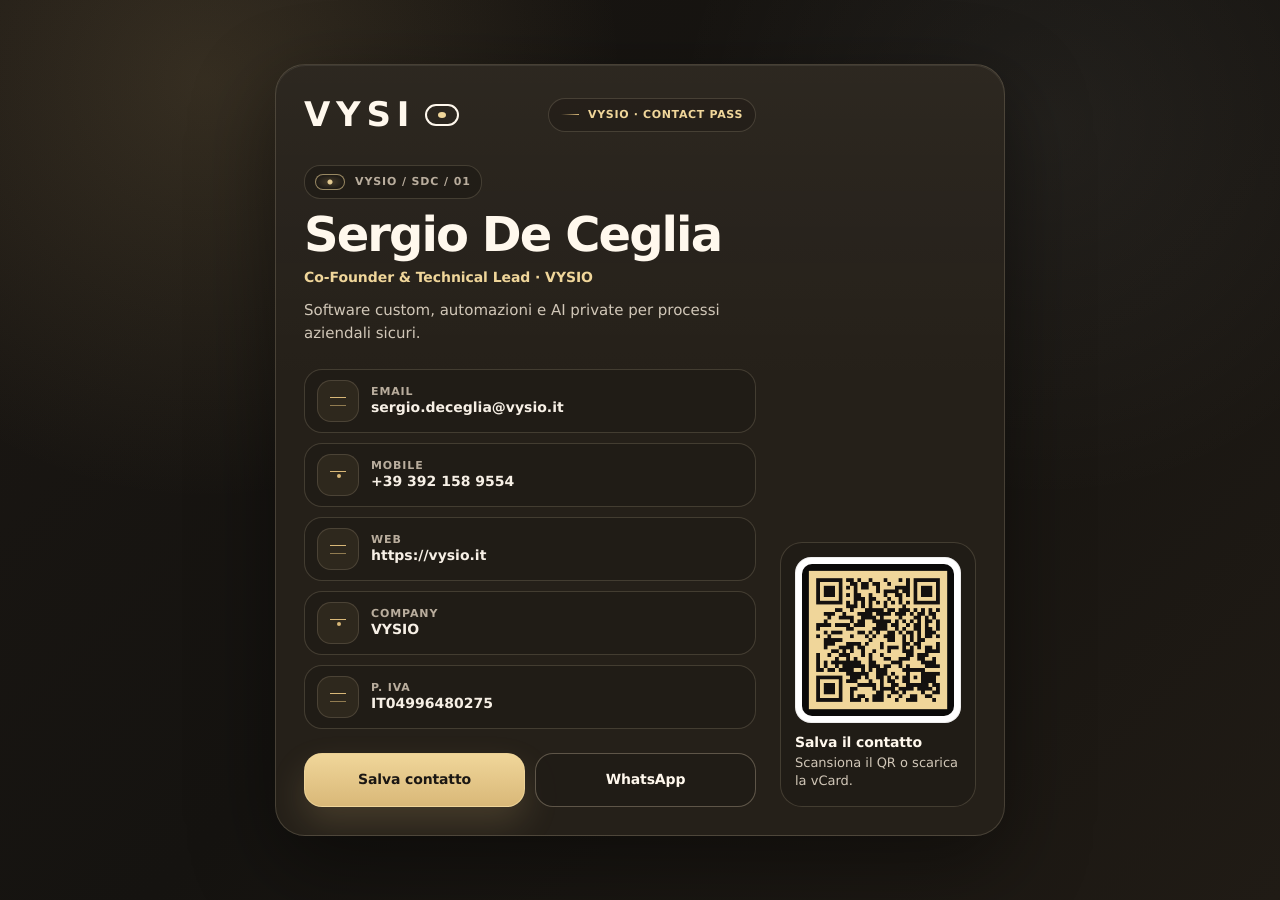
==== commit 35c6e612: "Redesign Sergio contact pass" ====
--- a/sergiodeceglia/index.html
+++ b/sergiodeceglia/index.html
@@ -3,8 +3,8 @@
 <head>
   <meta charset="UTF-8" />
   <meta name="viewport" content="width=device-width, initial-scale=1, viewport-fit=cover" />
-  <meta name="theme-color" content="#f4f1ea" />
-  <meta name="color-scheme" content="light" />
+  <meta name="theme-color" content="#191612" />
+  <meta name="color-scheme" content="dark" />
 
   <!-- Pagina volutamente non indicizzabile -->
   <meta name="robots" content="noindex, nofollow, noarchive, nosnippet, noimageindex" />
@@ -16,7 +16,7 @@
   <meta property="og:locale" content="it_IT" />
   <meta property="og:type" content="profile" />
   <meta property="og:title" content="Sergio De Ceglia · VYSIO" />
-  <meta property="og:description" content="Co-Founder & Technical Lead · Architetture digitali, automazioni e AI per aziende che vogliono controllo, efficienza e scala." />
+  <meta property="og:description" content="Co-Founder & Technical Lead · Software custom, automazioni e AI private per processi aziendali sicuri." />
   <meta property="og:url" content="https://vysio.it/sergiodeceglia/" />
   <meta property="og:site_name" content="VYSIO" />
   <meta property="og:image" content="https://vysio.it/logo.png" />
@@ -27,17 +27,23 @@
 
   <style>
     :root {
-      --bg: #f4f1ea;
-      --card: #ffffff;
-      --ink: #111827;
-      --muted: #6b7280;
-      --line: #e5e7eb;
-      --accent: #0f766e;
-      --accent-soft: #ccfbf1;
-      --logo-field: #0f172a;
-      --shadow: 0 24px 70px rgba(17, 24, 39, 0.12);
-      --radius: 28px;
-      font-family: Inter, ui-sans-serif, system-ui, -apple-system, BlinkMacSystemFont, "Segoe UI", Roboto, Arial, sans-serif;
+      --bg: #191612;
+      --bg-soft: #1f1b16;
+      --surface: #252019;
+      --surface-2: #2d271f;
+      --text: #f7f0e6;
+      --text-strong: #fff8ed;
+      --muted: #d1c7b8;
+      --muted-2: #b9ad9d;
+      --line: rgba(227, 207, 178, 0.18);
+      --line-strong: rgba(227, 207, 178, 0.32);
+      --accent: #d9b878;
+      --accent-strong: #f0d69a;
+      --accent-soft: rgba(217, 184, 120, 0.14);
+      --shadow: 0 28px 84px rgba(0, 0, 0, 0.42);
+      --radius: 30px;
+      color-scheme: dark;
+      font-family: Inter, ui-sans-serif, system-ui, -apple-system, BlinkMacSystemFont, "Segoe UI", Roboto, "Helvetica Neue", Arial, sans-serif;
     }
 
     * { box-sizing: border-box; }
@@ -52,33 +58,76 @@
     body {
       min-height: 100vh;
       margin: 0;
-      color: var(--ink);
+      color: var(--text);
       background:
-        radial-gradient(circle at 50% -12%, rgba(204, 251, 241, 0.58), transparent 34%),
-        linear-gradient(180deg, #fbfaf7 0%, var(--bg) 100%);
+        radial-gradient(circle at 16% 9%, rgba(217, 184, 120, 0.15), transparent 31%),
+        radial-gradient(circle at 82% 14%, rgba(255, 248, 237, 0.055), transparent 29%),
+        linear-gradient(135deg, #1b1713 0%, #151310 48%, #201b15 100%);
       overflow-x: hidden;
       text-rendering: geometricPrecision;
     }
 
+    body::before {
+      content: "";
+      position: fixed;
+      inset: 0;
+      z-index: -1;
+      pointer-events: none;
+      opacity: 0.18;
+      background-image:
+        linear-gradient(rgba(255, 248, 237, 0.034) 1px, transparent 1px),
+        linear-gradient(90deg, rgba(255, 248, 237, 0.028) 1px, transparent 1px);
+      background-size: 72px 72px;
+      mask-image: linear-gradient(to bottom, #000 0%, rgba(0, 0, 0, 0.7) 42%, transparent 100%);
+    }
+
+    body::after {
+      content: "VYSIO";
+      position: fixed;
+      right: clamp(-34px, -3vw, -12px);
+      bottom: clamp(18px, 5vw, 58px);
+      z-index: -1;
+      color: rgba(240, 214, 154, 0.035);
+      font-size: clamp(72px, 17vw, 210px);
+      font-weight: 760;
+      letter-spacing: -0.08em;
+      line-height: 1;
+      pointer-events: none;
+    }
+
     a { color: inherit; text-decoration: none; }
+    img { display: block; max-width: 100%; }
 
     .page {
       min-height: 100svh;
       display: grid;
       place-items: center;
-      padding: max(18px, env(safe-area-inset-top)) 16px max(18px, env(safe-area-inset-bottom));
+      padding: max(20px, env(safe-area-inset-top)) 16px max(20px, env(safe-area-inset-bottom));
     }
 
     .card {
-      width: min(100%, 480px);
+      position: relative;
+      width: min(100%, 730px);
       overflow: hidden;
-      border: 1px solid rgba(229, 231, 235, 0.92);
+      border: 1px solid var(--line);
       border-radius: var(--radius);
-      background: var(--card);
+      background:
+        linear-gradient(180deg, rgba(255, 248, 237, 0.035), transparent 42%),
+        var(--surface);
       box-shadow: var(--shadow);
     }
 
+    .card::before {
+      content: "";
+      position: absolute;
+      inset: 0;
+      pointer-events: none;
+      border-radius: inherit;
+      box-shadow: inset 0 1px 0 rgba(255, 248, 237, 0.08);
+    }
+
     .card-inner {
+      position: relative;
       display: grid;
       gap: 22px;
       padding: 22px;
@@ -88,96 +137,128 @@
       display: flex;
       align-items: center;
       justify-content: space-between;
-      gap: 14px;
-    }
-
-    .logo-box {
-      width: 92px;
-      min-height: 42px;
+      gap: 16px;
+    }
+
+    .brand {
       display: inline-flex;
       align-items: center;
-      justify-content: center;
-      border-radius: 16px;
-      padding: 10px 12px;
-      background: var(--logo-field);
-      box-shadow: inset 0 1px 0 rgba(255, 255, 255, 0.08);
-    }
-
-    .logo {
-      width: 68px;
-      height: auto;
-      display: block;
+      gap: 10px;
+      min-height: 44px;
+      border-radius: 14px;
+    }
+
+    .brand-logo {
+      width: 1px;
+      height: 1px;
+      opacity: 0;
+      position: absolute;
+      overflow: hidden;
+    }
+
+    .brand-word {
+      color: var(--text-strong);
+      font-size: clamp(26px, 8vw, 34px);
+      font-weight: 660;
+      letter-spacing: 0.17em;
+      line-height: 1;
+    }
+
+    .brand-eye {
+      position: relative;
+      width: 34px;
+      height: 22px;
+      border: 2px solid var(--text-strong);
+      border-radius: 999px;
+    }
+
+    .brand-eye::before {
+      content: "";
+      position: absolute;
+      inset: 6px 11px;
+      border-radius: 50%;
+      background: var(--accent-strong);
     }
 
     .badge {
       display: inline-flex;
       align-items: center;
-      gap: 8px;
+      gap: 9px;
       min-height: 34px;
-      border: 1px solid #b8eee5;
+      border: 1px solid var(--line);
       border-radius: 999px;
       padding: 0 12px;
-      color: #115e59;
-      background: var(--accent-soft);
-      font-size: 12px;
-      font-weight: 750;
-      letter-spacing: -0.01em;
+      color: var(--accent-strong);
+      background: rgba(25, 22, 18, 0.36);
+      font-size: 11px;
+      font-weight: 720;
+      letter-spacing: 0.06em;
+      text-transform: uppercase;
       white-space: nowrap;
     }
 
     .badge::before {
       content: "";
-      width: 7px;
-      height: 7px;
+      width: 18px;
+      height: 1px;
+      background: linear-gradient(90deg, transparent, var(--accent));
+    }
+
+    .identity {
+      display: grid;
+      gap: 10px;
+      padding-top: 4px;
+    }
+
+    .pass-mark {
+      width: max-content;
+      display: inline-grid;
+      grid-template-columns: auto auto;
+      align-items: center;
+      gap: 10px;
+      border: 1px solid var(--line);
+      border-radius: 16px;
+      padding: 8px 10px;
+      color: var(--muted-2);
+      background: rgba(31, 27, 22, 0.72);
+      font-size: 11px;
+      font-weight: 740;
+      letter-spacing: 0.08em;
+    }
+
+    .pass-mark::before {
+      content: "";
+      width: 28px;
+      height: 14px;
+      border: 1px solid rgba(240, 214, 154, 0.58);
       border-radius: 999px;
-      background: var(--accent);
-    }
-
-    .identity {
-      display: grid;
-      justify-items: center;
-      gap: 10px;
-      padding: 4px 2px 0;
-      text-align: center;
-    }
-
-    .monogram {
-      width: 74px;
-      height: 74px;
-      display: inline-grid;
-      place-items: center;
-      border: 1px solid rgba(15, 118, 110, 0.2);
-      border-radius: 999px;
-      color: var(--accent);
       background:
-        linear-gradient(180deg, rgba(204, 251, 241, 0.78), rgba(255, 255, 255, 0.96));
-      font-size: 22px;
-      font-weight: 820;
-      letter-spacing: -0.06em;
+        radial-gradient(circle at 50% 50%, rgba(240, 214, 154, 0.92) 0 2px, transparent 3px),
+        radial-gradient(ellipse at 50% 50%, rgba(217, 184, 120, 0.2), transparent 68%);
     }
 
     h1 {
-      margin: 4px 0 0;
-      color: var(--ink);
-      font-size: clamp(34px, 10vw, 46px);
-      line-height: 0.98;
-      font-weight: 780;
-      letter-spacing: -0.055em;
+      margin: 2px 0 0;
+      color: var(--text-strong);
+      font-size: clamp(32px, 8.6vw, 48px);
+      line-height: 1.02;
+      font-weight: 740;
+      letter-spacing: -0.04em;
     }
 
     .role {
       margin: 0;
-      color: var(--accent);
+      color: var(--accent-strong);
       font-size: 14px;
-      font-weight: 760;
-      letter-spacing: -0.01em;
+      font-weight: 720;
+      letter-spacing: -0.005em;
     }
 
     .tagline {
-      max-width: 390px;
-      margin: 4px 0 0;
+      max-width: 470px;
+      margin: 3px 0 0;
       color: var(--muted);
-      font-size: 14px;
+      font-size: 15px;
       line-height: 1.55;
     }
 
@@ -193,40 +274,60 @@
     .contact-static {
       min-height: 58px;
       display: grid;
-      grid-template-columns: 38px 1fr;
+      grid-template-columns: 42px 1fr;
       gap: 12px;
       align-items: center;
       border: 1px solid var(--line);
       border-radius: 18px;
       padding: 10px 12px;
-      background: #ffffff;
+      background: rgba(31, 27, 22, 0.72);
       transition: border-color 160ms ease, box-shadow 160ms ease, transform 160ms ease, background 160ms ease;
     }
 
     .contact-action:hover,
     .contact-action:focus-visible {
-      border-color: rgba(15, 118, 110, 0.4);
-      background: #f8fffd;
-      box-shadow: 0 10px 28px rgba(15, 118, 110, 0.1);
+      border-color: var(--line-strong);
+      background: rgba(45, 39, 31, 0.86);
+      box-shadow: 0 14px 34px rgba(0, 0, 0, 0.22);
       transform: translateY(-1px);
     }
 
-    .icon {
-      width: 38px;
-      height: 38px;
-      display: inline-grid;
-      place-items: center;
+    .signal {
+      position: relative;
+      width: 42px;
+      height: 42px;
+      border: 1px solid rgba(227, 207, 178, 0.16);
       border-radius: 14px;
-      color: var(--accent);
-      background: #ecfdf5;
-      font-size: 17px;
-      font-weight: 780;
+      background: rgba(217, 184, 120, 0.08);
+    }
+
+    .signal::before,
+    .signal::after {
+      content: "";
+      position: absolute;
+      left: 12px;
+      right: 12px;
+      height: 1px;
+      background: var(--accent);
+    }
+
+    .signal::before { top: 16px; }
+    .signal::after { top: 24px; opacity: 0.58; }
+
+    .signal-dot::after {
+      left: 19px;
+      right: auto;
+      top: 19px;
+      width: 4px;
+      height: 4px;
+      border-radius: 50%;
+      opacity: 1;
     }
 
     .label {
       display: block;
       margin-bottom: 2px;
-      color: var(--muted);
+      color: var(--muted-2);
       font-size: 11px;
       font-weight: 760;
       letter-spacing: 0.08em;
@@ -237,9 +338,9 @@
       display: block;
       min-width: 0;
       overflow-wrap: anywhere;
-      color: var(--ink);
+      color: var(--text);
       font-size: 14px;
-      font-weight: 690;
+      font-weight: 660;
       line-height: 1.25;
     }
 
@@ -254,58 +355,65 @@
       display: inline-flex;
       align-items: center;
       justify-content: center;
-      border: 1px solid rgba(15, 118, 110, 0.22);
+      border: 1px solid var(--line-strong);
       border-radius: 18px;
       padding: 0 16px;
-      color: var(--accent);
-      background: #ffffff;
+      color: var(--text-strong);
+      background: rgba(31, 27, 22, 0.78);
       font-size: 14px;
-      font-weight: 820;
+      font-weight: 800;
       letter-spacing: -0.01em;
       transition: transform 160ms ease, border-color 160ms ease, background 160ms ease, box-shadow 160ms ease;
     }
 
     .btn-primary {
-      color: #ffffff;
-      border-color: var(--accent);
-      background: var(--accent);
-      box-shadow: 0 14px 30px rgba(15, 118, 110, 0.2);
+      color: #1b1713;
+      border-color: rgba(240, 214, 154, 0.82);
+      background: linear-gradient(180deg, var(--accent-strong), var(--accent));
+      box-shadow: 0 16px 34px rgba(217, 184, 120, 0.18);
     }
 
     .btn:hover,
     .btn:focus-visible {
       transform: translateY(-1px);
-      border-color: var(--accent);
-      box-shadow: 0 12px 28px rgba(15, 118, 110, 0.14);
+      border-color: rgba(240, 214, 154, 0.72);
+      box-shadow: 0 14px 30px rgba(0, 0, 0, 0.24);
     }
 
     .qr-box {
       display: grid;
-      grid-template-columns: 92px 1fr;
+      grid-template-columns: 96px 1fr;
       gap: 14px;
       align-items: center;
       border: 1px solid var(--line);
       border-radius: 22px;
       padding: 12px;
-      background: #f9fafb;
+      background: rgba(31, 27, 22, 0.72);
+    }
+
+    .qr-frame {
+      width: 96px;
+      height: 96px;
+      border-radius: 16px;
+      padding: 7px;
+      background: #ffffff;
+      box-shadow: inset 0 0 0 1px rgba(25, 22, 18, 0.08);
     }
 
     .qr-code {
-      width: 92px;
-      height: 92px;
+      width: 100%;
+      height: 100%;
       display: block;
-      border: 1px solid var(--line);
-      border-radius: 16px;
-      padding: 6px;
+      border-radius: 10px;
       background: #ffffff;
     }
 
     .qr-title {
       margin: 0 0 4px;
-      color: var(--ink);
+      color: var(--text-strong);
       font-size: 14px;
-      font-weight: 800;
-      letter-spacing: -0.02em;
+      font-weight: 780;
+      letter-spacing: -0.01em;
     }
 
     .qr-copy {
@@ -316,20 +424,20 @@
     }
 
     :focus-visible {
-      outline: 3px solid rgba(15, 118, 110, 0.32);
+      outline: 3px solid rgba(240, 214, 154, 0.46);
       outline-offset: 3px;
     }
 
+    ::selection {
+      color: #17130f;
+      background: var(--accent-strong);
+    }
+
     @media (min-width: 760px) {
-      .page { padding: 32px; }
-
-      .card {
-        width: min(100%, 720px);
-        border-radius: 30px;
-      }
+      .page { padding: 34px; }
 
       .card-inner {
-        grid-template-columns: minmax(0, 1fr) 190px;
+        grid-template-columns: minmax(0, 1fr) 196px;
         gap: 24px;
         padding: 28px;
       }
@@ -338,11 +446,6 @@
       .identity,
       .contact-list,
       .actions { grid-column: 1; }
-
-      .identity {
-        justify-items: start;
-        text-align: left;
-      }
 
       .qr-box {
         grid-column: 2;
@@ -353,23 +456,22 @@
         padding: 14px;
       }
 
-      .qr-code {
+      .qr-frame {
         width: 100%;
         height: auto;
         aspect-ratio: 1;
       }
     }
 
-    @media (max-width: 390px) {
+    @media (max-width: 430px) {
       .page { padding-inline: 10px; }
       .card-inner { gap: 18px; padding: 18px; }
-      .logo-box { width: 82px; min-height: 38px; border-radius: 14px; }
-      .logo { width: 60px; }
-      .badge { min-height: 32px; padding-inline: 10px; font-size: 11px; }
-      .monogram { width: 66px; height: 66px; font-size: 20px; }
+      .topbar { align-items: flex-start; flex-direction: column; }
+      .badge { min-height: 32px; padding-inline: 10px; font-size: 10px; }
+      .pass-mark { font-size: 10px; }
       .actions { grid-template-columns: 1fr; }
-      .qr-box { grid-template-columns: 82px 1fr; }
-      .qr-code { width: 82px; height: 82px; }
+      .qr-box { grid-template-columns: 88px 1fr; }
+      .qr-frame { width: 88px; height: 88px; padding: 6px; }
     }
   </style>
 </head>
@@ -379,47 +481,48 @@
     <article class="card" aria-label="Biglietto da visita digitale di Sergio De Ceglia">
       <div class="card-inner">
         <header class="topbar">
-          <a class="logo-box" href="https://vysio.it" target="_blank" rel="noopener noreferrer" aria-label="Visita il sito VYSIO">
-            <img class="logo" src="/logo.png" alt="VYSIO" width="900" height="300" decoding="async" />
+          <a class="brand" href="https://vysio.it" target="_blank" rel="noopener noreferrer" aria-label="Visita il sito VYSIO">
+            <img class="brand-logo" src="/logo.png" alt="" width="900" height="300" decoding="async" />
+            <span class="brand-word" aria-hidden="true">VYSI</span><span class="brand-eye" aria-hidden="true"></span>
           </a>
-          <span class="badge">Digital Business Card</span>
+          <span class="badge">VYSIO · Contact Pass</span>
         </header>
 
         <section class="identity" aria-label="Profilo">
-          <div class="monogram" aria-hidden="true">SD</div>
+          <div class="pass-mark" aria-hidden="true">VYSIO / SDC / 01</div>
           <h1>Sergio De Ceglia</h1>
           <p class="role">Co-Founder &amp; Technical Lead · VYSIO</p>
-          <p class="tagline">Architetture digitali, automazioni e AI per aziende che vogliono controllo, efficienza e scala.</p>
+          <p class="tagline">Software custom, automazioni e AI private per processi aziendali sicuri.</p>
         </section>
 
         <ul class="contact-list" aria-label="Contatti rapidi">
           <li>
             <a class="contact-action" href="mailto:sergio.deceglia@vysio.it" aria-label="Invia una email a Sergio De Ceglia">
-              <span class="icon" aria-hidden="true">@</span>
+              <span class="signal" aria-hidden="true"></span>
               <span><span class="label">Email</span><span class="value">sergio.deceglia@vysio.it</span></span>
             </a>
           </li>
           <li>
             <a class="contact-action" href="tel:+393921589554" aria-label="Chiama Sergio De Ceglia">
-              <span class="icon" aria-hidden="true">☎</span>
+              <span class="signal signal-dot" aria-hidden="true"></span>
               <span><span class="label">Mobile</span><span class="value">+39 392 158 9554</span></span>
             </a>
           </li>
           <li>
             <a class="contact-action" href="https://vysio.it" target="_blank" rel="noopener noreferrer" aria-label="Apri il sito VYSIO">
-              <span class="icon" aria-hidden="true">↗</span>
+              <span class="signal" aria-hidden="true"></span>
               <span><span class="label">Web</span><span class="value">https://vysio.it</span></span>
             </a>
           </li>
           <li>
             <div class="contact-static" role="group" aria-label="Azienda VYSIO">
-              <span class="icon" aria-hidden="true">V</span>
+              <span class="signal signal-dot" aria-hidden="true"></span>
               <span><span class="label">Company</span><span class="value">VYSIO</span></span>
             </div>
           </li>
           <li>
             <div class="contact-static" role="group" aria-label="Partita IVA IT04996480275">
-              <span class="icon" aria-hidden="true">ID</span>
+              <span class="signal" aria-hidden="true"></span>
               <span><span class="label">P. IVA</span><span class="value">IT04996480275</span></span>
             </div>
           </li>
@@ -431,10 +534,12 @@
         </nav>
 
         <aside class="qr-box" aria-label="QR code del contatto">
-          <img class="qr-code" src="qr-sergio-de-ceglia.png" alt="QR code del contatto di Sergio De Ceglia" width="512" height="512" decoding="async" />
+          <div class="qr-frame">
+            <img class="qr-code" src="qr-sergio-de-ceglia.png" alt="QR code del contatto di Sergio De Ceglia" width="512" height="512" decoding="async" />
+          </div>
           <div>
-            <p class="qr-title">Scansiona il QR</p>
-            <p class="qr-copy">Scansiona per salvare o condividere il contatto.</p>
+            <p class="qr-title">Salva il contatto</p>
+            <p class="qr-copy">Scansiona il QR o scarica la vCard.</p>
           </div>
         </aside>
       </div>
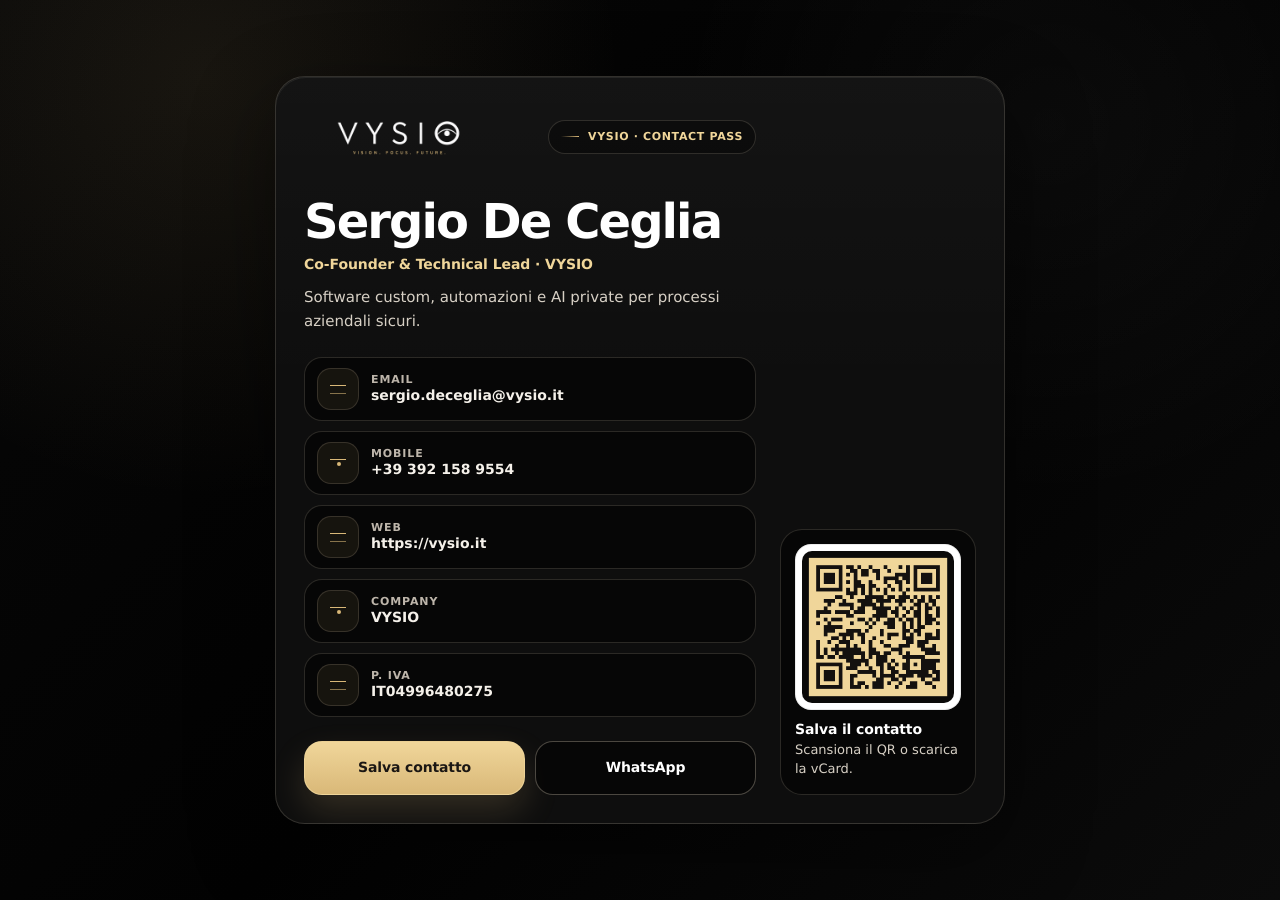
==== commit 553f6c17: "Restore original logo and black contact pass" ====
--- a/sergiodeceglia/index.html
+++ b/sergiodeceglia/index.html
@@ -3,7 +3,7 @@
 <head>
   <meta charset="UTF-8" />
   <meta name="viewport" content="width=device-width, initial-scale=1, viewport-fit=cover" />
-  <meta name="theme-color" content="#191612" />
+  <meta name="theme-color" content="#050505" />
   <meta name="color-scheme" content="dark" />
 
   <!-- Pagina volutamente non indicizzabile -->
@@ -27,16 +27,16 @@
 
   <style>
     :root {
-      --bg: #191612;
-      --bg-soft: #1f1b16;
-      --surface: #252019;
-      --surface-2: #2d271f;
-      --text: #f7f0e6;
-      --text-strong: #fff8ed;
-      --muted: #d1c7b8;
-      --muted-2: #b9ad9d;
-      --line: rgba(227, 207, 178, 0.18);
-      --line-strong: rgba(227, 207, 178, 0.32);
+      --bg: #050505;
+      --bg-soft: #0a0a0a;
+      --surface: #0e0e0e;
+      --surface-2: #151515;
+      --text: #f5f1ea;
+      --text-strong: #ffffff;
+      --muted: #d7d0c5;
+      --muted-2: #bdb5aa;
+      --line: rgba(236, 222, 198, 0.16);
+      --line-strong: rgba(236, 222, 198, 0.30);
       --accent: #d9b878;
       --accent-strong: #f0d69a;
       --accent-soft: rgba(217, 184, 120, 0.14);
@@ -60,9 +60,9 @@
       margin: 0;
       color: var(--text);
       background:
-        radial-gradient(circle at 16% 9%, rgba(217, 184, 120, 0.15), transparent 31%),
-        radial-gradient(circle at 82% 14%, rgba(255, 248, 237, 0.055), transparent 29%),
-        linear-gradient(135deg, #1b1713 0%, #151310 48%, #201b15 100%);
+        radial-gradient(circle at 16% 9%, rgba(217, 184, 120, 0.09), transparent 31%),
+        radial-gradient(circle at 82% 14%, rgba(255, 255, 255, 0.035), transparent 29%),
+        linear-gradient(135deg, #070707 0%, #020202 52%, #0b0b0b 100%);
       overflow-x: hidden;
       text-rendering: geometricPrecision;
     }
@@ -112,7 +112,7 @@
       border: 1px solid var(--line);
       border-radius: var(--radius);
       background:
-        linear-gradient(180deg, rgba(255, 248, 237, 0.035), transparent 42%),
+        linear-gradient(180deg, rgba(255, 255, 255, 0.025), transparent 42%),
         var(--surface);
       box-shadow: var(--shadow);
     }
@@ -143,41 +143,18 @@
     .brand {
       display: inline-flex;
       align-items: center;
-      gap: 10px;
-      min-height: 44px;
+      width: clamp(144px, 42vw, 190px);
+      aspect-ratio: 3 / 1;
+      min-height: 48px;
       border-radius: 14px;
+      background: url("/logo.png") center / contain no-repeat;
     }
 
     .brand-logo {
-      width: 1px;
-      height: 1px;
+      width: 100%;
+      max-width: none;
+      height: auto;
       opacity: 0;
-      position: absolute;
-      overflow: hidden;
-    }
-
-    .brand-word {
-      color: var(--text-strong);
-      font-size: clamp(26px, 8vw, 34px);
-      font-weight: 660;
-      letter-spacing: 0.17em;
-      line-height: 1;
-    }
-
-    .brand-eye {
-      position: relative;
-      width: 34px;
-      height: 22px;
-      border: 2px solid var(--text-strong);
-      border-radius: 999px;
-    }
-
-    .brand-eye::before {
-      content: "";
-      position: absolute;
-      inset: 6px 11px;
-      border-radius: 50%;
-      background: var(--accent-strong);
     }
 
     .badge {
@@ -189,7 +166,7 @@
       border-radius: 999px;
       padding: 0 12px;
       color: var(--accent-strong);
-      background: rgba(25, 22, 18, 0.36);
+      background: rgba(0, 0, 0, 0.34);
       font-size: 11px;
       font-weight: 720;
       letter-spacing: 0.06em;
@@ -208,33 +185,6 @@
       display: grid;
       gap: 10px;
       padding-top: 4px;
-    }
-
-    .pass-mark {
-      width: max-content;
-      display: inline-grid;
-      grid-template-columns: auto auto;
-      align-items: center;
-      gap: 10px;
-      border: 1px solid var(--line);
-      border-radius: 16px;
-      padding: 8px 10px;
-      color: var(--muted-2);
-      background: rgba(31, 27, 22, 0.72);
-      font-size: 11px;
-      font-weight: 740;
-      letter-spacing: 0.08em;
-    }
-
-    .pass-mark::before {
-      content: "";
-      width: 28px;
-      height: 14px;
-      border: 1px solid rgba(240, 214, 154, 0.58);
-      border-radius: 999px;
-      background:
-        radial-gradient(circle at 50% 50%, rgba(240, 214, 154, 0.92) 0 2px, transparent 3px),
-        radial-gradient(ellipse at 50% 50%, rgba(217, 184, 120, 0.2), transparent 68%);
     }
 
     h1 {
@@ -280,14 +230,14 @@
       border: 1px solid var(--line);
       border-radius: 18px;
       padding: 10px 12px;
-      background: rgba(31, 27, 22, 0.72);
+      background: rgba(5, 5, 5, 0.76);
       transition: border-color 160ms ease, box-shadow 160ms ease, transform 160ms ease, background 160ms ease;
     }
 
     .contact-action:hover,
     .contact-action:focus-visible {
       border-color: var(--line-strong);
-      background: rgba(45, 39, 31, 0.86);
+      background: rgba(18, 18, 18, 0.92);
       box-shadow: 0 14px 34px rgba(0, 0, 0, 0.22);
       transform: translateY(-1px);
     }
@@ -359,7 +309,7 @@
       border-radius: 18px;
       padding: 0 16px;
       color: var(--text-strong);
-      background: rgba(31, 27, 22, 0.78);
+      background: rgba(5, 5, 5, 0.82);
       font-size: 14px;
       font-weight: 800;
       letter-spacing: -0.01em;
@@ -388,7 +338,7 @@
       border: 1px solid var(--line);
       border-radius: 22px;
       padding: 12px;
-      background: rgba(31, 27, 22, 0.72);
+      background: rgba(5, 5, 5, 0.76);
     }
 
     .qr-frame {
@@ -397,7 +347,7 @@
       border-radius: 16px;
       padding: 7px;
       background: #ffffff;
-      box-shadow: inset 0 0 0 1px rgba(25, 22, 18, 0.08);
+      box-shadow: inset 0 0 0 1px rgba(0, 0, 0, 0.08);
     }
 
     .qr-code {
@@ -468,7 +418,6 @@
       .card-inner { gap: 18px; padding: 18px; }
       .topbar { align-items: flex-start; flex-direction: column; }
       .badge { min-height: 32px; padding-inline: 10px; font-size: 10px; }
-      .pass-mark { font-size: 10px; }
       .actions { grid-template-columns: 1fr; }
       .qr-box { grid-template-columns: 88px 1fr; }
       .qr-frame { width: 88px; height: 88px; padding: 6px; }
@@ -482,14 +431,12 @@
       <div class="card-inner">
         <header class="topbar">
           <a class="brand" href="https://vysio.it" target="_blank" rel="noopener noreferrer" aria-label="Visita il sito VYSIO">
-            <img class="brand-logo" src="/logo.png" alt="" width="900" height="300" decoding="async" />
-            <span class="brand-word" aria-hidden="true">VYSI</span><span class="brand-eye" aria-hidden="true"></span>
+            <img class="brand-logo" src="/logo.png" alt="VYSIO" width="900" height="300" decoding="async" />
           </a>
           <span class="badge">VYSIO · Contact Pass</span>
         </header>
 
         <section class="identity" aria-label="Profilo">
-          <div class="pass-mark" aria-hidden="true">VYSIO / SDC / 01</div>
           <h1>Sergio De Ceglia</h1>
           <p class="role">Co-Founder &amp; Technical Lead · VYSIO</p>
           <p class="tagline">Software custom, automazioni e AI private per processi aziendali sicuri.</p>
